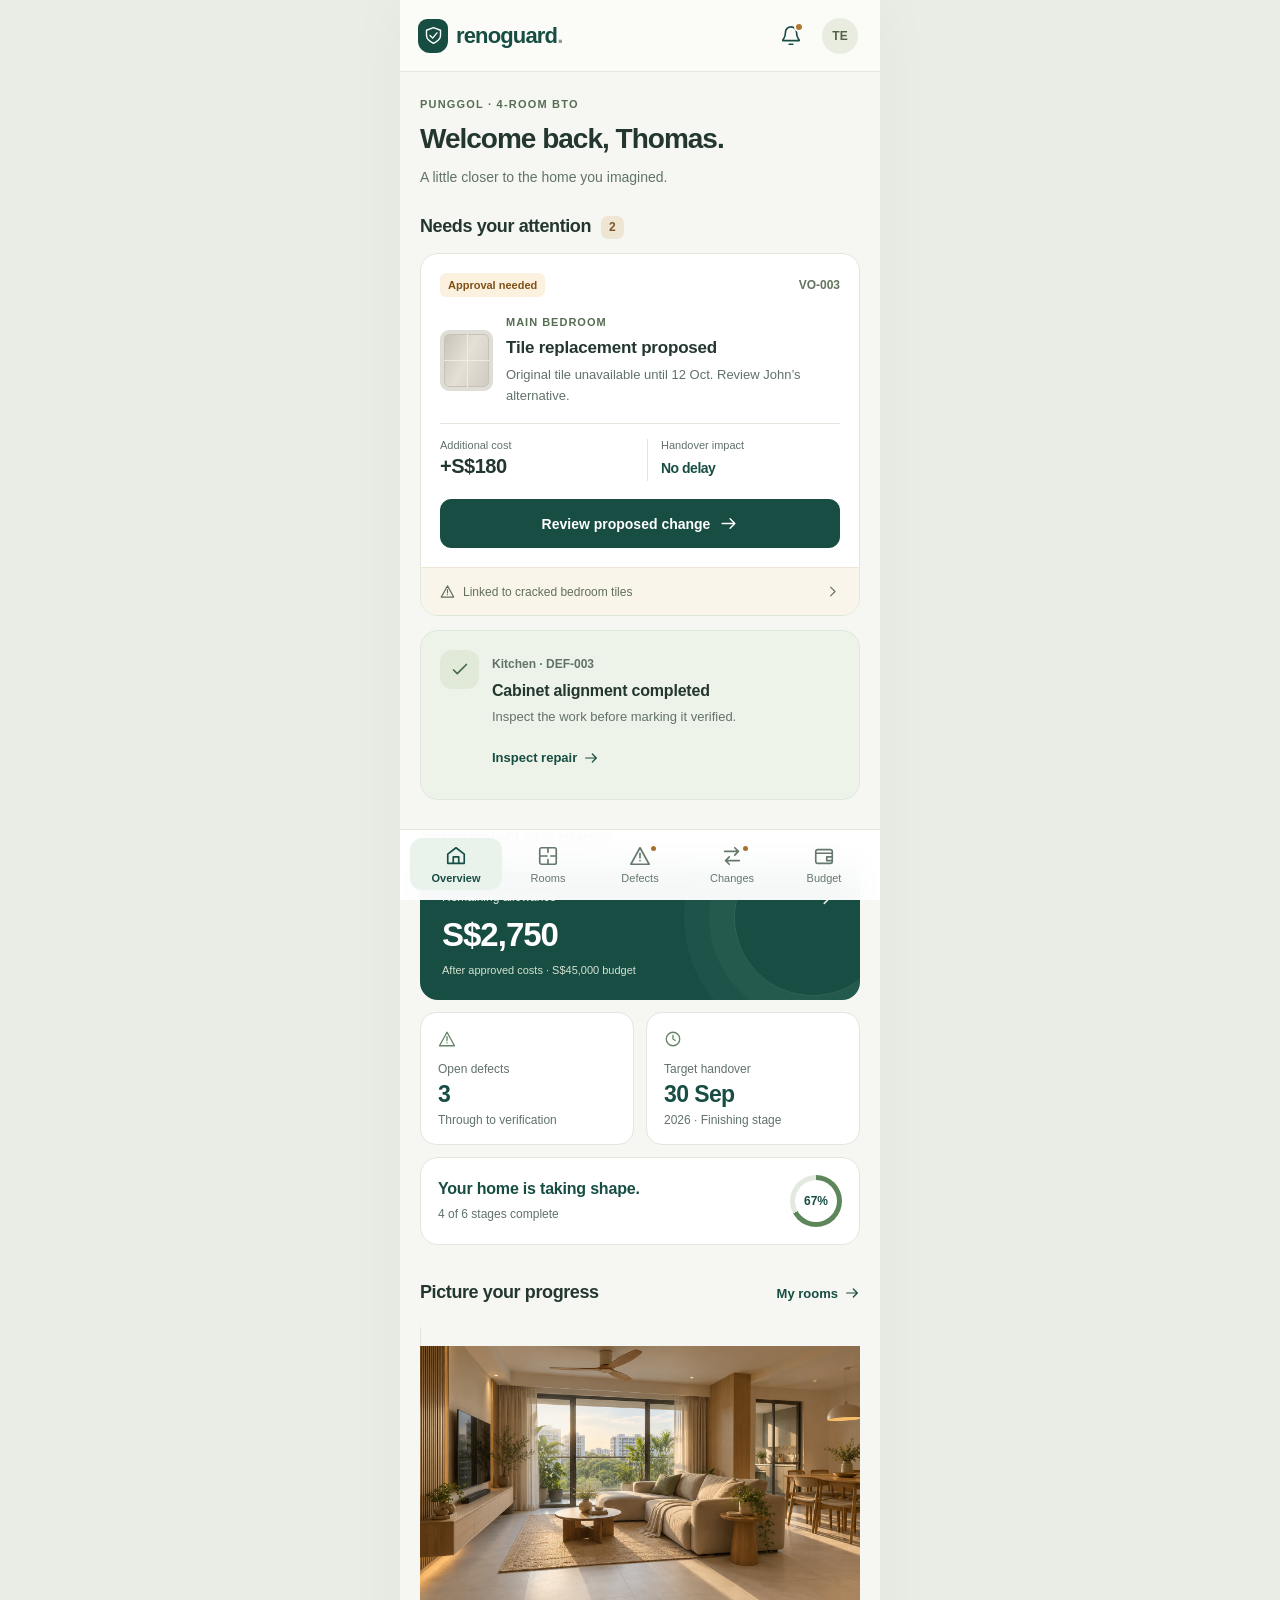
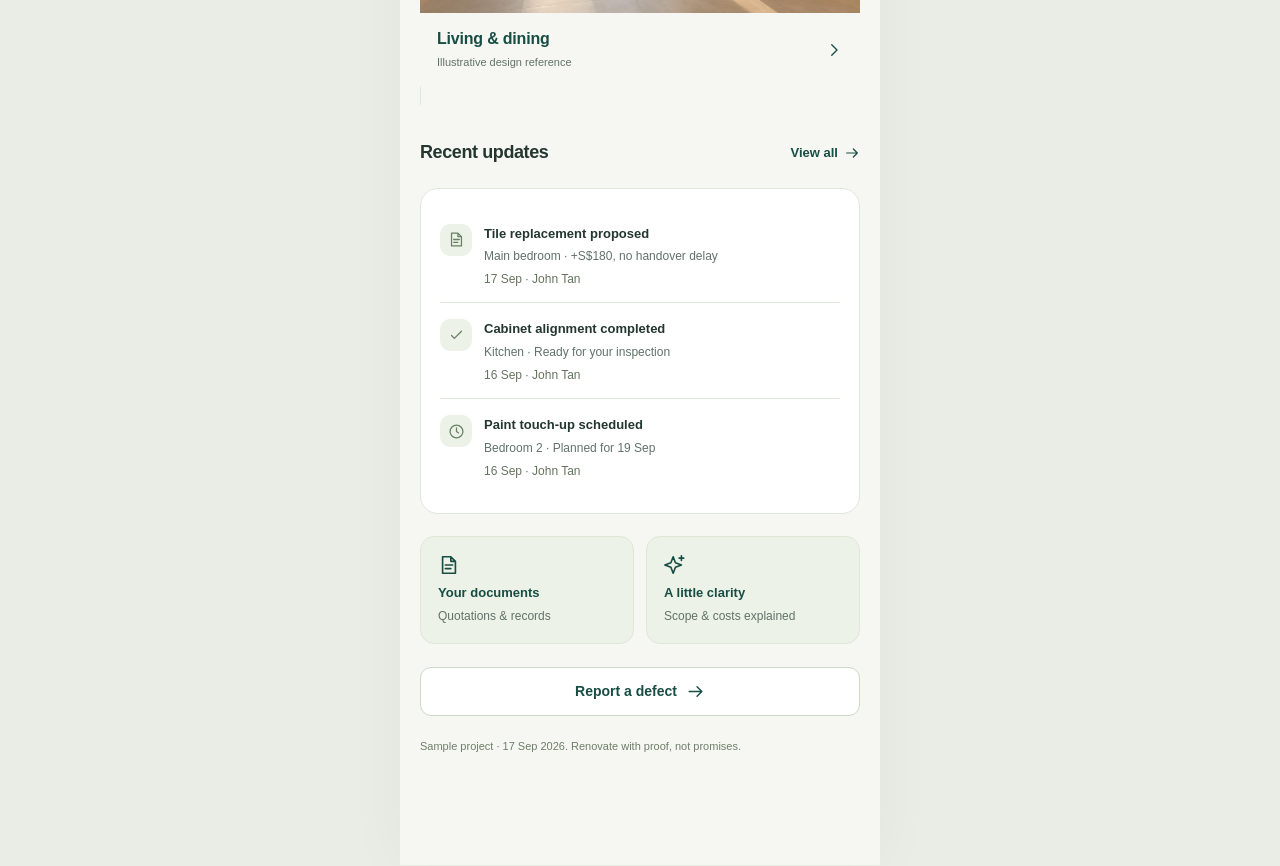
==== mobile/index.html @ 621e4965 "Build RenoGuard web and mobile prototypes" ====
<!DOCTYPE html>
<html lang="en">
<head>
  <meta charset="utf-8">
  <meta name="viewport" content="width=device-width, initial-scale=1, viewport-fit=cover">
  <meta name="theme-color" content="#174d43">
  <meta name="description" content="RenoGuard for mobile. Review renovation changes, track defects, and stay in control of your project budget.">
  <title>RenoGuard · Mobile</title>
  <link rel="stylesheet" href="styles.css">
  <script src="../shared/project-store.js" defer></script>
  <script src="app.js" defer></script>
</head>
<body>
  <a class="skip-link" href="#content">Skip to screen content</a>
  <svg class="icon-sprite" xmlns="http://www.w3.org/2000/svg" aria-hidden="true">
    <symbol id="i-shield" viewBox="0 0 24 24"><path d="m12 3 8 3v6c0 5-8 9-8 9s-8-4-8-9V6z"/><path d="m8 12 3 3 5-6"/></symbol>
    <symbol id="i-home" viewBox="0 0 24 24"><path d="m3 10 9-7 9 7v10H3z"/><path d="M9 20v-7h6v7"/></symbol>
    <symbol id="i-rooms" viewBox="0 0 24 24"><rect x="3" y="3" width="18" height="18" rx="2"/><path d="M3 12h8m4 0h6M12 3v5m0 8v5"/></symbol>
    <symbol id="i-defects" viewBox="0 0 24 24"><path d="m12 3 10 18H2zM12 9v5m0 3v.1"/></symbol>
    <symbol id="i-changes" viewBox="0 0 24 24"><path d="M4 7h15m-4-4 4 4-4 4M20 17H5m4-4-4 4 4 4"/></symbol>
    <symbol id="i-budget" viewBox="0 0 24 24"><rect x="3" y="5" width="18" height="15" rx="2"/><path d="M3 9h18m0 4h-6v4h6"/></symbol>
    <symbol id="i-bell" viewBox="0 0 24 24"><path d="M18 8a6 6 0 0 0-12 0c0 7-3 7-3 9h18c0-2-3-2-3-9M10 21h4"/></symbol>
    <symbol id="i-right" viewBox="0 0 24 24"><path d="m9 5 7 7-7 7"/></symbol>
    <symbol id="i-arrow" viewBox="0 0 24 24"><path d="M4 12h16m-6-6 6 6-6 6"/></symbol>
    <symbol id="i-back" viewBox="0 0 24 24"><path d="M20 12H4m6-6-6 6 6 6"/></symbol>
    <symbol id="i-check" viewBox="0 0 24 24"><path d="m5 12 4 4L19 6"/></symbol>
    <symbol id="i-clock" viewBox="0 0 24 24"><circle cx="12" cy="12" r="9"/><path d="M12 7v5l3 2"/></symbol>
    <symbol id="i-file" viewBox="0 0 24 24"><path d="M14 3H5v18h14V8zM14 3v5h5M8 12h8m-8 4h6"/></symbol>
    <symbol id="i-plus" viewBox="0 0 24 24"><path d="M12 5v14M5 12h14"/></symbol>
    <symbol id="i-search" viewBox="0 0 24 24"><circle cx="10" cy="10" r="6"/><path d="m15 15 6 6"/></symbol>
    <symbol id="i-close" viewBox="0 0 24 24"><path d="m6 6 12 12M6 18 18 6"/></symbol>
    <symbol id="i-camera" viewBox="0 0 24 24"><path d="M8 5 6 8H3v12h18V8h-3l-2-3z"/><circle cx="12" cy="13" r="3"/></symbol>
    <symbol id="i-info" viewBox="0 0 24 24"><circle cx="12" cy="12" r="9"/><path d="M12 11v6m0-10v.1"/></symbol>
    <symbol id="i-sparkles" viewBox="0 0 24 24"><path d="m10 3 2.5 6.5L19 12l-6.5 2.5L10 21l-2.5-6.5L1 12l6.5-2.5zM19 2v5m-2.5-2.5h5"/></symbol>
    <symbol id="i-refresh" viewBox="0 0 24 24"><path d="M20 7v5h-5M4 17v-5h5M5 8a8 8 0 0 1 13-3l2 2M4 17l2 2a8 8 0 0 0 13-3"/></symbol>
  </svg>
  <div class="mobile-app">
    <header class="app-header">
      <button class="icon-button back-button" data-action="back" aria-label="Back to previous screen" hidden><svg><use href="#i-back"/></svg></button>
      <a class="brand" href="#overview" aria-label="RenoGuard overview"><span class="brand-mark"><svg><use href="#i-shield"/></svg></span>renoguard<span class="brand-dot">.</span></a>
      <span class="header-context" id="header-context" hidden></span>
      <div class="header-actions"><a class="icon-button notification-button" href="#updates" aria-label="Project updates"><svg><use href="#i-bell"/></svg><span class="notification-dot" id="notification-dot"></span></a><a class="avatar" href="#project" aria-label="Project and demo settings">TE</a></div>
    </header>
    <div id="storage-notice" class="storage-notice" hidden>Saving is unavailable in this browser. Your changes may disappear after a reload.</div>
    <main id="content" tabindex="-1"></main>
    <nav class="bottom-nav" aria-label="Main navigation">
      <a href="#overview" data-tab="overview" aria-current="page"><svg><use href="#i-home"/></svg><span>Overview</span></a>
      <a href="#rooms" data-tab="rooms"><svg><use href="#i-rooms"/></svg><span>Rooms</span></a>
      <a href="#defects" data-tab="defects"><svg><use href="#i-defects"/></svg><span>Defects</span><span class="nav-dot" id="defect-nav-dot" hidden></span></a>
      <a href="#changes" data-tab="changes"><svg><use href="#i-changes"/></svg><span>Changes</span><span class="nav-dot" id="change-nav-dot"></span></a>
      <a href="#budget" data-tab="budget"><svg><use href="#i-budget"/></svg><span>Budget</span></a>
    </nav>
  </div>
  <div class="sr-only" id="announcements" role="status" aria-live="polite"></div>
  <noscript><p class="noscript">Enable JavaScript to use the mobile prototype. <a href="../">Open the web dashboard</a>.</p></noscript>
</body>
</html>
---- mobile/styles.css ----
:root { --green:#174d43; --green-dark:#103d34; --green-soft:#eaf2ec; --ink:#23362f; --muted:#617269; --line:#e0e7dd; --canvas:#f6f7f2; --white:#fff; --amber:#805117; --amber-soft:#fbf1de; --red:#a23a31; font-family:"Segoe UI",-apple-system,BlinkMacSystemFont,sans-serif; color-scheme:light; -webkit-font-smoothing:antialiased; }
* { box-sizing:border-box; }
body { margin:0; background:#e9ede6; color:var(--ink); }
button,input,select,textarea { font:inherit; color:inherit; }
button,a { -webkit-tap-highlight-color:transparent; touch-action:manipulation; }
button { cursor:pointer; }
button:disabled { cursor:default; opacity:.5; }
a { color:var(--green); text-decoration:none; }
svg { width:22px; height:22px; fill:none; stroke:currentColor; stroke-width:1.8; stroke-linecap:round; stroke-linejoin:round; flex-shrink:0; }
button svg,a svg { pointer-events:none; }
h1,h2,h3,h4,p { margin:0; }
h1,h2,h3,h4 { font-weight:650; }
h1 { font-size:28px; letter-spacing:-1px; line-height:1.23; }
h2 { font-size:19px; letter-spacing:-.4px; line-height:1.4; }
h3 { font-size:16px; letter-spacing:-.2px; line-height:1.4; }
p { line-height:1.6; }
small { font-size:12px; }
[hidden] { display:none !important; }
:focus-visible { outline:3px solid #b98731; outline-offset:3px; }
.icon-sprite,.sr-only { position:absolute; width:1px; height:1px; overflow:hidden; clip:rect(0,0,0,0); white-space:nowrap; }
.skip-link { position:fixed; top:-70px; left:16px; z-index:100; padding:13px 18px; background:var(--green); color:white; border-radius:9px; }
.skip-link:focus { top:10px; }
.mobile-app { width:100%; max-width:480px; margin:0 auto; min-height:100dvh; background:var(--canvas); box-shadow:0 0 60px #1d372c0a; position:relative; }
.app-header { position:sticky; top:0; z-index:30; display:flex; align-items:center; justify-content:space-between; gap:6px; min-height:calc(72px + env(safe-area-inset-top)); padding:calc(12px + env(safe-area-inset-top)) 18px 12px; background:#fbfcf8f5; border-bottom:1px solid var(--line); backdrop-filter:blur(14px); }
.brand { display:flex; align-items:center; gap:8px; font-size:22px; font-weight:750; letter-spacing:-.85px; color:var(--green); white-space:nowrap; }
.brand-mark { display:grid; place-items:center; width:30px; height:34px; background:var(--green); color:white; border-radius:9px 9px 12px 12px; }
.brand-mark svg { width:21px; height:21px; stroke-width:1.6; }
.brand-dot { margin-left:-8px; color:#8a9d80; }
.header-actions { display:flex; align-items:center; gap:5px; }
.icon-button { display:grid; place-items:center; width:44px; height:44px; min-width:44px; padding:0; border:0; background:none; border-radius:12px; color:var(--green); }
.icon-button:hover { background:var(--green-soft); }
.notification-button { position:relative; }
.notification-dot { position:absolute; width:6px; height:6px; top:10px; right:11px; background:#b17a30; border-radius:50%; box-shadow:0 0 0 2px #fbfcf8; }
.avatar { display:grid; place-items:center; width:44px; height:44px; background:#e9eddf; border:4px solid #fbfcf8; border-radius:50%; font-size:12px; font-weight:700; color:#526348; }
.header-context { flex:1; font-size:15px; font-weight:650; text-overflow:ellipsis; overflow:hidden; white-space:nowrap; }
.app-header.detail-header { padding-left:10px; }
.detail-header .header-actions .avatar { display:none; }
main { padding:24px 20px 110px; min-height:calc(100dvh - 72px); overflow-wrap:anywhere; }
.bottom-nav { position:fixed; z-index:40; bottom:0; left:50%; transform:translateX(-50%); display:grid; grid-template-columns:repeat(5,minmax(0,1fr)); width:100%; max-width:480px; padding:8px 10px max(10px,env(safe-area-inset-bottom)); background:#fffffff5; border-top:1px solid var(--line); backdrop-filter:blur(16px); }
.bottom-nav a { position:relative; display:flex; flex-direction:column; align-items:center; justify-content:center; gap:5px; min-height:52px; padding:5px 1px; color:#65786b; font-size:11px; border-radius:12px; }
.bottom-nav a[aria-current="page"] { background:var(--green-soft); color:var(--green); font-weight:700; }
.bottom-nav svg { width:22px; height:22px; }
.nav-dot { width:5px; height:5px; border-radius:50%; background:#a8722a; position:absolute; top:8px; right:calc(50% - 16px); }
.eyebrow { font-size:11px; font-weight:700; letter-spacing:1.2px; text-transform:uppercase; color:#566d53; }
.screen-heading { margin-bottom:25px; }
.screen-heading h1 { margin:8px 0 10px; }
.intro { color:var(--muted); font-size:14px; line-height:1.6; }
.heading-row,.section-heading,.card-top { display:flex; align-items:center; justify-content:space-between; gap:12px; }
.section-heading { margin:26px 0 13px; }
.section-heading h2 { font-size:18px; }
.text-link { display:inline-flex; align-items:center; justify-content:center; gap:6px; min-height:44px; padding:5px 0; border:0; background:none; font-size:13px; font-weight:600; color:var(--green); }
.text-link svg { width:16px; height:16px; }
.count { display:inline-grid; place-items:center; min-width:23px; height:23px; margin-left:5px; background:#eee5d2; color:#7b572b; border-radius:7px; font-size:12px; vertical-align:middle; }
.stack { display:grid; gap:14px; }
.card { border:1px solid var(--line); border-radius:18px; background:white; padding:19px; }
.status { display:inline-flex; align-items:center; gap:5px; max-width:100%; font-size:11px; font-weight:650; padding:5px 8px; border-radius:6px; line-height:1.35; }
.status.amber { background:var(--amber-soft); color:var(--amber); }
.status.green { background:#e7f1e8; color:#315e39; }
.status.neutral { background:#edf0e9; color:#586b5c; }
.record-id { font-size:12px; font-weight:600; color:#62745d; }
.proposal-card { padding:0; overflow:hidden; }
.proposal-main { padding:19px; }
.proposal-title { display:flex; gap:13px; align-items:center; margin:17px 0; }
.tile-swatch { width:53px; height:61px; flex-shrink:0; border:4px solid #dfddd5; border-radius:9px; background:linear-gradient(115deg,#c8c3b8,#e4e0d7 48%,#cfcbc0); position:relative; box-shadow:inset 0 0 0 1px #c5c2b6; }
.tile-swatch:before,.tile-swatch:after { content:""; position:absolute; background:#f2eee4; opacity:.9; }
.tile-swatch:before { height:100%; width:1px; left:50%; }
.tile-swatch:after { width:100%; height:1px; top:50%; }
.tile-swatch.ivory { background:linear-gradient(115deg,#e2d1b5,#f1e4cc 48%,#d3c09f); border-color:#e7dcc9; }
.proposal-title .eyebrow { font-size:11px; letter-spacing:1px; }
.proposal-title h3 { font-size:17px; margin:4px 0 5px; }
.proposal-title p:last-child { font-size:13px; color:var(--muted); }
.impact-inline { display:grid; grid-template-columns:1fr 1fr; gap:14px; border-top:1px solid var(--line); padding-top:15px; margin:14px 0 18px; }
.impact-inline small { display:block; color:var(--muted); font-size:11px; margin-bottom:4px; }
.impact-inline strong { font-size:20px; font-weight:650; letter-spacing:-.5px; }
.impact-inline > div+div { padding-left:13px; border-left:1px solid var(--line); }
.impact-inline .date-impact { font-size:14px; color:var(--green); line-height:26px; }
.button { display:flex; align-items:center; justify-content:center; gap:9px; width:100%; min-height:49px; padding:12px 15px; border:1px solid #cdd8c6; border-radius:11px; background:white; color:var(--green); font-size:14px; font-weight:650; line-height:1.45; text-align:center; }
.button.primary { background:var(--green); border-color:var(--green); color:white; }
.button.primary:hover { background:var(--green-dark); }
.button.secondary:hover { background:var(--green-soft); }
.button.danger { color:var(--red); background:#fff5f1; border-color:#e5c6be; }
.button svg { width:19px; height:19px; }
.button.split { justify-content:space-between; }
.button.compact { min-height:44px; font-size:13px; }
.button.quiet { background:transparent; border-color:transparent; }
.card-link { display:flex; align-items:center; gap:8px; padding:13px 19px; min-height:48px; background:#f9f5eb; border-top:1px solid #eee7d8; font-size:12px; color:#61705b; }
.card-link > svg:last-child { margin-left:auto; }
.card-link svg { width:15px; height:15px; }
.inspection-card { background:#eef3e9; display:flex; gap:13px; align-items:flex-start; }
.icon-tile { display:grid; place-items:center; width:39px; height:39px; flex-shrink:0; border-radius:12px; background:#e1ead9; color:#456848; }
.inspection-card .record-id { font-size:12px; margin-bottom:5px; }
.inspection-card p { font-size:13px; color:var(--muted); margin:5px 0 8px; }
.inspection-card .text-link { min-height:44px; padding:2px 0; font-size:13px; }
.money-card { display:block; padding:22px; color:white; background:var(--green); border-radius:18px; position:relative; overflow:hidden; }
.money-card:after { content:""; position:absolute; right:-31px; top:-25px; width:155px; height:155px; border:1px solid #d1e4cd24; border-radius:50%; box-shadow:0 0 0 25px #d1e4cd0a,0 0 0 50px #d1e4cd08; pointer-events:none; }
.money-card .money-label { font-size:12px; color:#dce8d8; display:flex; align-items:center; justify-content:space-between; }
.money-card .money-value { display:block; font-size:33px; font-weight:650; letter-spacing:-1px; margin:8px 0 6px; }
.money-card small { color:#d5e1d1; font-size:11px; }
.two-up { display:grid; grid-template-columns:1fr 1fr; gap:12px; margin-top:12px; }
.stat-card { padding:17px; border:1px solid var(--line); background:white; border-radius:16px; display:block; }
.stat-card svg { width:18px; height:18px; color:#668567; margin-bottom:10px; }
.stat-card strong { display:block; font-size:23px; margin:5px 0; letter-spacing:-.6px; }
.stat-card span,.stat-card small { display:block; color:var(--muted); font-size:12px; }
.progress-card { display:flex; align-items:center; justify-content:space-between; gap:14px; margin-top:12px; padding:17px; }
.progress-card p { font-size:12px; color:var(--muted); margin-top:4px; }
.progress-ring { display:grid; place-items:center; height:52px; width:52px; flex-shrink:0; border-radius:50%; background:conic-gradient(#5e865b 0 67%,#e3e9de 67% 100%); position:relative; font-size:12px; font-weight:700; }
.progress-ring:before { content:""; position:absolute; inset:5px; border-radius:50%; background:white; }
.progress-ring span { position:relative; }
.preview-card { padding:0; overflow:hidden; }
.preview-card img { display:block; width:100%; aspect-ratio:1.65; object-fit:cover; }
.preview-caption { padding:15px 17px; display:flex; justify-content:space-between; align-items:center; gap:10px; }
.preview-caption p { font-size:11px; color:var(--muted); margin-top:4px; }
.preview-caption svg { width:18px; color:var(--green); }
.activity-list { list-style:none; padding:0; margin:0; }
.activity-item { display:flex; gap:12px; padding:16px 0; border-bottom:1px solid var(--line); }
.activity-item:last-child { border-bottom:0; }
.activity-marker { display:grid; place-items:center; width:32px; height:32px; background:#edf2e8; color:#698064; border-radius:10px; flex-shrink:0; }
.activity-marker svg { width:17px; height:17px; }
.activity-item strong { display:block; font-size:13px; font-weight:600; line-height:1.5; }
.activity-item p { font-size:12px; color:var(--muted); margin-top:4px; }
.activity-item small { display:block; color:#65745f; font-size:12px; margin-top:6px; }
.tool-grid { display:grid; grid-template-columns:1fr 1fr; gap:12px; margin-top:22px; }
.tool-link { display:flex; flex-direction:column; align-items:flex-start; gap:9px; padding:17px; background:#edf2e8; border:1px solid #dee6d6; border-radius:14px; font-size:13px; font-weight:600; min-height:108px; }
.tool-link small { color:var(--muted); font-size:12px; font-weight:400; }
.demo-note { margin-top:22px; font-size:11px; color:#6d7e6a; line-height:1.6; }
.room-list { display:grid; gap:12px; }
.room-map { display:grid; grid-template-columns:1fr 1fr; gap:12px; padding:12px; background:#e9eee1; border:1px solid #b9caaf; border-radius:19px; }
.room-map-tile { display:flex; flex-direction:column; justify-content:flex-start; min-height:139px; padding:16px 13px; background:#fff; border:1px solid #d3ddc9; border-radius:11px; color:var(--ink); }
.room-map-tile.wide { grid-column:1 / -1; min-height:110px; }
.room-map-tile > svg { color:#668360; margin-bottom:10px; width:20px; height:20px; }
.room-map-tile h3 { font-size:14px; margin-bottom:7px; }
.room-map-tile span { font-size:12px; color:#526b4c; line-height:1.5; }
.room-map-tile strong { font-size:15px; line-height:1.4; }
.room-map-tile small { font-size:12px; color:var(--muted); line-height:1.5; margin-top:8px; }
.room-map-tile small + small { color:#76592a; margin-top:5px; }
.room-map-tile:hover { background:#f6faf0; border-color:#9cb38f; }
.room-row,.record-row,.document-row { display:flex; align-items:center; justify-content:space-between; gap:12px; min-height:88px; padding:17px; background:white; border:1px solid var(--line); border-radius:15px; color:var(--ink); }
.room-row > div:first-child { display:flex; align-items:center; gap:13px; }
.room-row small { display:block; color:var(--muted); font-size:12px; margin-top:5px; }
.room-row .icon-tile { background:#edf2e8; }
.room-row > svg,.record-row > svg { width:18px; color:#6a8065; }
.record-row { align-items:flex-start; }
.record-row > div { min-width:0; }
.record-row h3 { margin:9px 0 5px; font-size:16px; }
.record-row p { color:var(--muted); font-size:12px; }
.record-row .record-meta { margin-top:11px; display:flex; flex-wrap:wrap; gap:6px; font-size:12px; color:#617269; }
.record-row > svg { margin-top:5px; }
.next-label { display:block; font-size:11px; font-weight:600; margin-top:10px; color:var(--green); }
.segmented { display:flex; gap:4px; padding:5px; background:#e9eee3; border-radius:12px; margin:21px 0 16px; }
.segmented button { flex:1; min-height:42px; font-size:12px; border:0; background:none; border-radius:8px; color:#627560; font-weight:600; }
.segmented button[aria-pressed="true"] { color:var(--green); background:white; box-shadow:0 2px 5px #23342e08; }
.search-field { position:relative; display:block; margin-bottom:12px; }
.search-field > svg { position:absolute; left:13px; top:14px; width:19px; color:#758970; }
.search-field input { padding-left:42px; font-size:14px; }
.filter-row { display:flex; align-items:center; justify-content:space-between; gap:10px; margin-bottom:16px; }
.filter-row label { font-size:12px; color:var(--muted); }
.filter-row select { width:auto; max-width:64%; font-size:13px; min-height:44px; padding:8px 30px 8px 12px; }
.result-count { font-size:12px; color:var(--muted); margin:16px 0 12px; }
.empty-state { text-align:center; background:#eef3e8; border:1px solid #dce5d5; border-radius:17px; padding:25px 20px; }
.empty-state > svg { width:34px; height:34px; color:#6e8966; margin-bottom:11px; }
.empty-state h2,.empty-state h3 { font-size:18px; margin-bottom:8px; }
.empty-state p { font-size:13px; color:var(--muted); }
.empty-state .button { margin-top:17px; }
.detail-section { margin-top:26px; }
.detail-section > h2 { font-size:18px; margin-bottom:13px; }
.detail-section > p { color:var(--muted); font-size:14px; }
.details { display:grid; gap:0; margin:0; }
.details > div { display:flex; justify-content:space-between; align-items:flex-start; gap:18px; padding:12px 0; border-bottom:1px solid var(--line); }
.details > div:last-child { border:0; }
.details dt { color:var(--muted); font-size:12px; line-height:1.55; flex:1; }
.details dd { margin:0; text-align:right; font-size:13px; font-weight:600; line-height:1.55; max-width:58%; overflow-wrap:anywhere; font-variant-numeric:tabular-nums; }
.details .emphasis { font-size:21px; color:var(--green); }
.notice { display:flex; align-items:flex-start; gap:10px; padding:15px; background:#edf3e8; border:1px solid #dbe5d3; border-radius:13px; margin-top:17px; font-size:12px; color:#50634d; line-height:1.6; }
.notice.amber { background:#fcf4e5; border-color:#e9d9b9; color:#795b2e; }
.notice > svg { width:18px; height:18px; margin-top:1px; }
.notice strong { display:block; margin-bottom:4px; }
.action-stack { display:grid; gap:10px; margin-top:23px; }
.linked-row { display:flex; align-items:center; gap:10px; padding:14px 15px; border:1px solid var(--line); border-radius:11px; min-height:48px; background:#fbfcf8; color:var(--green); font-size:12px; font-weight:600; margin-top:15px; }
.linked-row svg { width:18px; height:18px; }
.linked-row svg:last-child { margin-left:auto; }
.document-row { min-height:78px; padding:15px; }
.document-row > svg { color:#69825e; width:20px; }
.document-row > span { flex:1; font-size:13px; font-weight:600; }
.document-row small { display:block; font-size:11px; color:var(--muted); font-weight:400; margin-top:6px; }
.comparison { display:grid; gap:13px; }
.material-card { display:flex; align-items:flex-start; gap:14px; padding:18px; border:1px solid var(--line); border-radius:15px; background:white; }
.material-card > div:last-child { flex:1; min-width:0; }
.material-card h3 { margin:6px 0 8px; }
.material-card p { font-size:12px; color:var(--muted); margin:4px 0; }
.material-card .status { margin-top:7px; }
.material-card.proposed { border-color:#b9ceb0; background:#f1f6ec; }
.material-expand { border:0; background:none; color:var(--green); min-height:44px; font-size:12px; font-weight:600; padding:5px 0; display:flex; align-items:center; gap:6px; }
.material-expand svg { width:15px; height:15px; }
.material-large { display:flex; justify-content:center; padding:40px; background:#eef1e8; border-radius:18px; margin-top:20px; }
.material-large .tile-swatch { width:170px; height:170px; border-width:6px; border-radius:14px; }
.checklist { list-style:none; margin:0; padding:0; display:grid; gap:11px; }
.checklist li { display:flex; gap:10px; align-items:flex-start; font-size:13px; line-height:1.65; }
.checklist li span { display:grid; place-items:center; width:23px; height:23px; flex-shrink:0; background:#e2ebd9; color:#55704e; font-size:11px; font-weight:700; border-radius:50%; margin-top:1px; }
.checklist label { display:flex; align-items:flex-start; gap:10px; min-height:44px; padding:8px 0; font-size:13px; line-height:1.6; cursor:pointer; }
.checklist input[type="checkbox"] { width:20px; height:20px; min-width:20px; min-height:20px; padding:0; margin:2px 0 0; flex-shrink:0; accent-color:var(--green); }
.field { margin:20px 0; }
.field > label { display:block; margin-bottom:8px; font-size:14px; font-weight:600; }
input,select,textarea { width:100%; min-height:49px; border:1px solid #b7c7af; border-radius:10px; padding:12px 13px; background:white; font-size:16px; }
textarea { resize:vertical; min-height:130px; line-height:1.6; }
input[type="file"] { font-size:13px; padding:12px; }
input[aria-invalid="true"],select[aria-invalid="true"],textarea[aria-invalid="true"] { border-color:var(--red); background:#fffaf8; }
.help { font-size:12px; color:var(--muted); margin-top:8px; }
.error { color:var(--red); font-size:12px; margin-top:8px; }
.error:empty { display:none; }
.form-summary { background:#fff1ec; color:#8c352d; padding:13px; border:1px solid #e8c8c0; border-radius:10px; margin-top:17px; font-size:13px; }
.photo-preview { display:block; width:100%; max-height:280px; object-fit:contain; border-radius:12px; margin-top:13px; background:#eaf0e5; }
.success-icon { display:grid; place-items:center; width:65px; height:65px; border-radius:50%; background:#e1ecd9; color:var(--green); margin:8px 0 21px; }
.success-icon svg { width:29px; height:29px; }
.summary-total { display:flex; align-items:center; justify-content:space-between; gap:12px; padding:18px 0; font-size:13px; border-top:1px solid var(--line); margin-top:5px; }
.summary-total strong { font-size:22px; letter-spacing:-.5px; }
.budget-bar { display:flex; height:9px; overflow:hidden; border-radius:7px; background:#e1e8da; margin:20px 0 10px; }
.budget-bar span { background:#63855c; }
.legend { display:flex; justify-content:space-between; font-size:11px; color:var(--muted); }
.timeline { list-style:none; padding:0; margin:23px 0; }
.timeline li { position:relative; display:flex; gap:14px; padding:0 0 25px; }
.timeline li:before { content:""; width:1px; background:#d1ddc7; position:absolute; left:17px; top:35px; bottom:0; }
.timeline li:last-child:before { display:none; }
.timeline .icon-tile { width:35px; height:35px; border-radius:50%; z-index:1; }
.timeline strong { display:block; font-size:14px; margin-bottom:6px; }
.timeline p { font-size:12px; color:var(--muted); margin-top:6px; }
.contact-card { display:flex; align-items:center; gap:13px; }
.contact-card .avatar { width:48px; height:48px; }
.contact-card small { display:block; color:var(--muted); margin-top:4px; }
.storage-notice { padding:12px 18px; font-size:12px; background:#fff0dc; color:#745021; border-bottom:1px solid #e6cda1; line-height:1.6; }
.noscript { max-width:480px; margin:20px auto; background:white; padding:20px; line-height:1.6; }
@media (max-width:350px) { main { padding-left:16px; padding-right:16px; } .app-header { padding-left:14px; padding-right:12px; } .brand { font-size:20px; } .header-actions { gap:0; } h1 { font-size:26px; } .card,.proposal-main { padding:17px; } .proposal-title { gap:10px; } .proposal-title h3 { font-size:16px; } .tile-swatch { width:43px; height:54px; } .details > div { gap:10px; } .details dd { font-size:12px; } .bottom-nav { padding-left:6px; padding-right:6px; } .bottom-nav a { font-size:10px; } }
@media (prefers-reduced-motion:reduce) { *,*::before,*::after { scroll-behavior:auto !important; animation:none !important; transition:none !important; } }
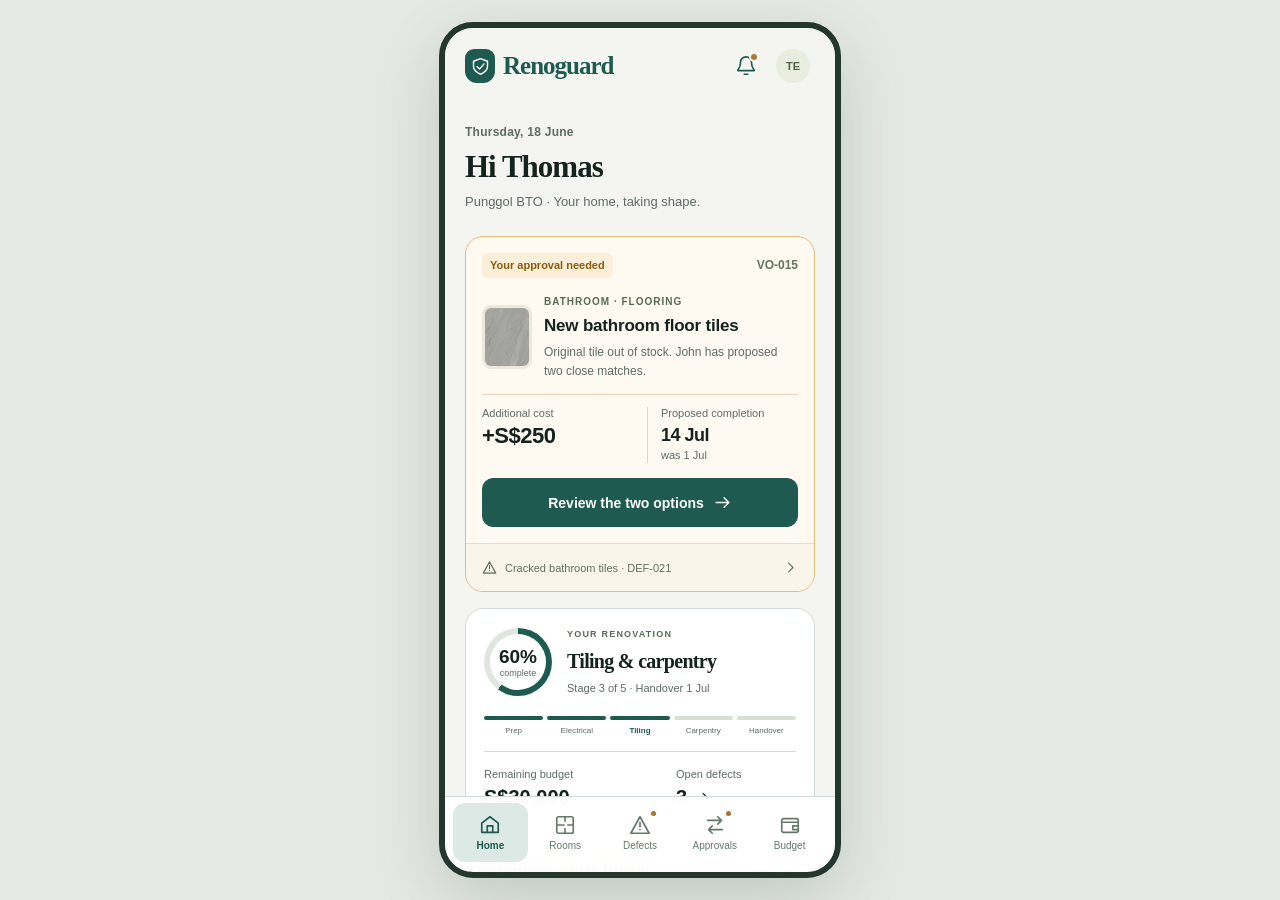
==== commit ab9ec059: "Update mobile prototype, phone preview and setup guides" ====
--- a/mobile/index.html
+++ b/mobile/index.html
@@ -6,11 +6,14 @@
   <meta name="theme-color" content="#174d43">
   <meta name="description" content="RenoGuard for mobile. Review renovation changes, track defects, and stay in control of your project budget.">
   <title>RenoGuard · Mobile</title>
-  <link rel="stylesheet" href="styles.css">
-  <script src="../shared/project-store.js" defer></script>
-  <script src="app.js" defer></script>
+  <link rel="preload" href="/assets/bathroom.webp" as="image">
+  <link rel="stylesheet" href="/mobile/styles.css">
+  <script src="/shared/project-store.js" defer></script>
+  <script src="/mobile/room-model.js" defer></script>
+  <script src="/mobile/app.js" defer></script>
 </head>
 <body>
+  <div class="startup" id="startup" aria-label="Preparing your project"><span class="startup-logo"><svg aria-hidden="true"><use href="#i-shield"/></svg></span><strong>RenoGuard</strong><p>Your home. A little clearer.</p><span class="startup-track"><i></i></span></div>
   <a class="skip-link" href="#content">Skip to screen content</a>
   <svg class="icon-sprite" xmlns="http://www.w3.org/2000/svg" aria-hidden="true">
     <symbol id="i-shield" viewBox="0 0 24 24"><path d="m12 3 8 3v6c0 5-8 9-8 9s-8-4-8-9V6z"/><path d="m8 12 3 3 5-6"/></symbol>
@@ -35,23 +38,26 @@
     <symbol id="i-refresh" viewBox="0 0 24 24"><path d="M20 7v5h-5M4 17v-5h5M5 8a8 8 0 0 1 13-3l2 2M4 17l2 2a8 8 0 0 0 13-3"/></symbol>
   </svg>
   <div class="mobile-app">
+    <div class="app-viewport">
     <header class="app-header">
       <button class="icon-button back-button" data-action="back" aria-label="Back to previous screen" hidden><svg><use href="#i-back"/></svg></button>
       <a class="brand" href="#overview" aria-label="RenoGuard overview"><span class="brand-mark"><svg><use href="#i-shield"/></svg></span>renoguard<span class="brand-dot">.</span></a>
       <span class="header-context" id="header-context" hidden></span>
-      <div class="header-actions"><a class="icon-button notification-button" href="#updates" aria-label="Project updates"><svg><use href="#i-bell"/></svg><span class="notification-dot" id="notification-dot"></span></a><a class="avatar" href="#project" aria-label="Project and demo settings">TE</a></div>
+      <div class="header-actions"><a class="icon-button header-home" href="#overview" aria-label="Back to home" hidden><svg><use href="#i-home"/></svg></a><a class="icon-button notification-button" href="#updates" aria-label="Project updates"><svg><use href="#i-bell"/></svg><span class="notification-dot" id="notification-dot"></span></a><a class="avatar" href="#project" aria-label="Project and demo settings">TE</a></div>
     </header>
     <div id="storage-notice" class="storage-notice" hidden>Saving is unavailable in this browser. Your changes may disappear after a reload.</div>
     <main id="content" tabindex="-1"></main>
+    </div>
     <nav class="bottom-nav" aria-label="Main navigation">
-      <a href="#overview" data-tab="overview" aria-current="page"><svg><use href="#i-home"/></svg><span>Overview</span></a>
+      <a href="#overview" data-tab="overview" aria-current="page"><svg><use href="#i-home"/></svg><span>Home</span></a>
       <a href="#rooms" data-tab="rooms"><svg><use href="#i-rooms"/></svg><span>Rooms</span></a>
       <a href="#defects" data-tab="defects"><svg><use href="#i-defects"/></svg><span>Defects</span><span class="nav-dot" id="defect-nav-dot" hidden></span></a>
-      <a href="#changes" data-tab="changes"><svg><use href="#i-changes"/></svg><span>Changes</span><span class="nav-dot" id="change-nav-dot"></span></a>
+      <a href="#changes" data-tab="changes"><svg><use href="#i-changes"/></svg><span>Approvals</span><span class="nav-dot" id="change-nav-dot"></span></a>
       <a href="#budget" data-tab="budget"><svg><use href="#i-budget"/></svg><span>Budget</span></a>
     </nav>
   </div>
+  <dialog id="room-dialog" class="room-dialog" aria-labelledby="room-dialog-title"><div id="room-dialog-content"></div></dialog>
   <div class="sr-only" id="announcements" role="status" aria-live="polite"></div>
-  <noscript><p class="noscript">Enable JavaScript to use the mobile prototype. <a href="../">Open the web dashboard</a>.</p></noscript>
+  <noscript><style>.startup{display:none}</style><p class="noscript">Enable JavaScript to use the prototype.</p></noscript>
 </body>
 </html>
--- a/mobile/styles.css
+++ b/mobile/styles.css
@@ -1,4 +1,4 @@
-:root { --green:#174d43; --green-dark:#103d34; --green-soft:#eaf2ec; --ink:#23362f; --muted:#617269; --line:#e0e7dd; --canvas:#f6f7f2; --white:#fff; --amber:#805117; --amber-soft:#fbf1de; --red:#a23a31; font-family:"Segoe UI",-apple-system,BlinkMacSystemFont,sans-serif; color-scheme:light; -webkit-font-smoothing:antialiased; }
+:root { --green:#1e5a4f; --green-dark:#123a33; --green-soft:#dce9e4; --ink:#14231f; --muted:#5e6b66; --line:#d3d9d4; --canvas:#f4f5f1; --white:#fff; --amber:#8a5a0b; --amber-soft:#fbefd9; --red:#a23a31; font-family:"Segoe UI",-apple-system,BlinkMacSystemFont,sans-serif; color-scheme:light; -webkit-font-smoothing:antialiased; }
 * { box-sizing:border-box; }
 body { margin:0; background:#e9ede6; color:var(--ink); }
 button,input,select,textarea { font:inherit; color:inherit; }
@@ -230,3 +230,262 @@
 .noscript { max-width:480px; margin:20px auto; background:white; padding:20px; line-height:1.6; }
 @media (max-width:350px) { main { padding-left:16px; padding-right:16px; } .app-header { padding-left:14px; padding-right:12px; } .brand { font-size:20px; } .header-actions { gap:0; } h1 { font-size:26px; } .card,.proposal-main { padding:17px; } .proposal-title { gap:10px; } .proposal-title h3 { font-size:16px; } .tile-swatch { width:43px; height:54px; } .details > div { gap:10px; } .details dd { font-size:12px; } .bottom-nav { padding-left:6px; padding-right:6px; } .bottom-nav a { font-size:10px; } }
 @media (prefers-reduced-motion:reduce) { *,*::before,*::after { scroll-behavior:auto !important; animation:none !important; transition:none !important; } }
+/* Figma-inspired mobile layout. Reference canvas: 390 × 844 CSS pixels. */
+.mobile-app,.bottom-nav { max-width:390px; }
+.mobile-app { min-height:max(844px,100dvh); }
+body { background:#e4e9e3; }
+h1,h2,.brand { font-family:Georgia,"Times New Roman",serif; }
+h1 { font-size:31px; letter-spacing:-1px; line-height:1.16; }
+h2 { font-size:22px; letter-spacing:-.7px; }
+h3 { line-height:1.45; }
+.brand { letter-spacing:-1px; font-size:25px; }
+.brand-dot { display:none; }
+.app-header { min-height:76px; background:#f4f5f1f2; border-bottom:0; padding-inline:20px; }
+.app-header .brand { text-transform:capitalize; }
+.header-actions { gap:2px; }
+.avatar { width:44px; height:44px; border:5px solid var(--canvas); margin-left:1px; font-size:11px; }
+.header-home { border:1px solid var(--line); background:#fff; border-radius:50%; }
+.detail-header .notification-button { display:none; }
+.detail-header { gap:9px; }
+.detail-header .back-button { border:1px solid var(--line); background:#fff; border-radius:50%; }
+.header-context { font-size:17px; }
+main { padding-top:19px; padding-bottom:calc(100px + env(safe-area-inset-bottom)); }
+.screen-heading { margin-bottom:23px; }
+.screen-heading .eyebrow { letter-spacing:.25px; text-transform:none; color:var(--muted); font-size:12px; }
+.screen-heading h1 { margin-block:7px; }
+.intro { font-size:13px; }
+.bottom-nav { min-height:76px; padding:6px 8px max(10px,env(safe-area-inset-bottom)); }
+.bottom-nav a { font-size:10px; gap:4px; }
+.bottom-nav a[aria-current=page] { background:var(--green-soft); color:var(--green); }
+.proposal-card { border-color:#e1bd78; background:#fffaf1; }
+.proposal-main { padding:16px; }
+.proposal-title { gap:12px; margin:16px 0 13px; }
+.proposal-title h3 { font-size:17px; }
+.proposal-title p:last-child { font-size:12px; line-height:1.55; }
+.proposal-title .eyebrow { font-size:10px; }
+.proposal-thumbnail { width:50px; height:64px; border-radius:9px; object-fit:cover; border:3px solid #eee7dc; }
+.impact-inline { border-top-color:#e7d8bd; margin:12px 0 15px; padding-top:12px; }
+.impact-inline strong { font-size:22px; }
+.impact-inline .date-impact { color:var(--ink); font-size:18px; line-height:1.4; }
+.date-impact span { display:block; color:var(--muted); font-size:11px; font-weight:400; letter-spacing:0; }
+.proposal-card .card-link { border-color:#e9dbc4; font-size:11px; padding-inline:16px; }
+.home-progress { margin-top:16px; padding:18px; }
+.progress-top { display:flex; gap:15px; align-items:center; }
+.progress-top .progress-ring { flex-shrink:0; width:68px; height:68px; margin:0; background:conic-gradient(var(--green) 0 60%,#e0e6df 60% 100%); }
+.progress-ring:before { inset:6px; }
+.progress-ring span { display:block; color:var(--ink); text-align:center; font-size:19px; }
+.progress-ring small { display:block; font-size:9px; color:var(--muted); font-weight:400; letter-spacing:0; }
+.progress-top h2 { font-size:20px; margin:5px 0; }
+.progress-top p:last-child { font-size:11px; color:var(--muted); }
+.progress-top .eyebrow { font-size:9px; }
+.stage-bars { display:grid; grid-template-columns:repeat(5,1fr); gap:4px; margin-top:19px; }
+.stage-bars span { font-size:8px; color:var(--muted); padding-top:10px; position:relative; white-space:nowrap; text-align:center; }
+.stage-bars span:before { content:""; height:4px; position:absolute; top:0; left:0; right:0; background:#d9ded7; border-radius:3px; }
+.stage-bars .done:before,.stage-bars .current:before { background:var(--green); }
+.stage-bars .current { color:var(--green); font-weight:700; }
+.project-pair { border-top:1px solid var(--line); margin-top:16px; padding-top:12px; display:grid; grid-template-columns:1.5fr 1fr; gap:12px; }
+.project-pair small { color:var(--muted); font-size:11px; }
+.project-pair strong { display:flex; align-items:center; gap:10px; font-size:20px; margin-top:4px; color:var(--ink); }
+.project-pair svg { width:16px; height:16px; }
+.section-heading { margin:22px 0 10px; }
+.section-heading h2 { font-size:21px; }
+.quick-actions { display:grid; grid-template-columns:1fr 1fr; gap:10px; margin-top:14px; }
+.quick-actions a { display:flex; gap:9px; min-height:54px; padding:11px 10px; align-items:center; border:1px solid var(--line); border-radius:13px; background:#fff; font-size:11px; font-weight:650; }
+.quick-actions svg { width:19px; height:19px; }
+.model-card { border-radius:19px; overflow:hidden; background:radial-gradient(ellipse at 50% 45%,#fffefa,#e9eee5); border:1px solid #d8e0d4; }
+.model-caption { display:flex; align-items:center; justify-content:space-between; gap:8px; padding:14px 16px 0; }
+.model-caption .eyebrow { font-size:9px; letter-spacing:1px; }
+.model-caption .status { font-size:9px; }
+.model-caption .button { width:auto; padding:0 4px; font-size:11px; }
+.apartment-model { display:block; width:100%; height:auto; overflow:visible; stroke:none; fill:none; }
+.apartment-model * { stroke-linejoin:round; }
+.home-model .apartment-model { margin-top:-4px; }
+.model-room { cursor:pointer; outline:none; }
+.room-highlight { transition:fill .15s,stroke .15s; }
+.model-room:hover .room-highlight,.model-room:focus-visible .room-highlight { fill:#24715a44; stroke:#1e5a4f; stroke-width:3; }
+.model-room:active .room-highlight { fill:#24715a66; }
+.room-label-bg { fill:#fffdf4; fill-opacity:.94; stroke:#c9d3c4; stroke-width:.8; }
+.room-label { fill:#2b4436; font-family:"Segoe UI",sans-serif; font-size:10px; text-anchor:middle; font-weight:650; pointer-events:none; }
+.room-alert { fill:#b77819; stroke:#fff; stroke-width:2; }
+.room-alert-text { fill:#fff; font-size:12px; font-weight:700; text-anchor:middle; stroke:none; }
+.model-hint { margin:0; padding:0 14px 15px; font-size:10px; color:#5c6f60; text-align:center; }
+.attention-key { display:inline-grid; width:17px; height:17px; align-items:center; justify-content:center; border-radius:50%; background:#b77819; color:#fff; font-weight:700; font-size:11px; }
+.model-legend { border-top:1px solid #d7dfd1; display:flex; justify-content:center; gap:23px; font-size:11px; color:var(--muted); padding:12px; }
+.model-legend span { display:flex; gap:7px; align-items:center; }
+.model-legend i { width:10px; height:10px; border:1px solid #8da38b; background:#e1e9dd; border-radius:3px; }
+.model-legend b { background:#b77819; color:white; width:15px; height:15px; border-radius:50%; font-size:10px; text-align:center; }
+.room-list { display:grid; gap:9px; }
+.room-list-item { display:flex; align-items:center; gap:12px; width:100%; min-height:74px; text-align:left; border:1px solid var(--line); border-radius:14px; padding:12px; background:#fff; }
+.room-list-item > span:nth-child(2) { flex:1; }
+.room-list-item strong { display:block; font-size:14px; }
+.room-list-item small { display:block; margin-top:5px; color:var(--muted); font-size:11px; }
+.room-preview-link { display:block; border-radius:18px; background:#e6ece1; border:1px solid var(--line); overflow:hidden; }
+.room-preview-link > img { width:100%; height:220px; display:block; object-fit:cover; object-position:50% 65%; }
+.room-preview-link > span { display:flex; align-items:center; gap:9px; padding:15px; background:white; font-size:13px; font-weight:650; }
+.room-preview-link > span > svg:last-child { margin-left:auto; }
+.room-closeup { padding-bottom:18px; }
+.room-closeup .button { width:calc(100% - 36px); margin-inline:auto; }
+.room-dialog { position:fixed; inset:auto 0 0; width:min(100%,390px); max-width:100%; max-height:85dvh; padding:12px 22px calc(24px + env(safe-area-inset-bottom)); border:0; border-radius:24px 24px 0 0; background:var(--canvas); color:var(--ink); box-shadow:0 -10px 60px #14231f30; }
+.room-dialog::backdrop { background:#14231f80; backdrop-filter:blur(3px); }
+body:has(.room-dialog[open]) { overflow:hidden; }
+.room-dialog h2 { font-size:28px; margin:4px 0 8px; }
+.room-dialog .heading-row .button { width:auto; min-height:44px; padding:8px; font-size:12px; }
+.room-dialog .heading-row .eyebrow { font-size:10px; }
+.sheet-handle { width:34px; height:4px; border-radius:3px; margin:0 auto 10px; background:#bfcbbc; }
+.room-change-summary { display:flex; align-items:center; gap:9px; border:1px solid #dcc490; background:var(--amber-soft); padding:14px; margin-top:17px; border-radius:13px; }
+.room-change-summary > span { flex:1; }
+.room-change-summary strong { display:block; font-size:13px; }
+.room-change-summary small { display:block; font-size:11px; line-height:1.6; color:#6e5c38; margin-top:5px; }
+.sheet-record { display:flex; flex-wrap:wrap; align-items:center; gap:8px; padding:16px 0; border-bottom:1px solid var(--line); }
+.sheet-record strong { font-size:13px; flex:1; min-width:100px; }
+.sheet-record .status { font-size:10px; }
+.preview-mode main { padding:0 0 calc(100px + env(safe-area-inset-bottom)); }
+.preview-mode .app-header { background:#f4f5f1; }
+.preview-mode .app-header { position:fixed; left:50%; transform:translateX(-50%); width:100%; max-width:390px; background:linear-gradient(#14231f9c,transparent); border:0; }
+.preview-mode .app-header .header-context { color:white; }
+.preview-mode .app-header .back-button,.preview-mode .app-header .header-home { background:#14231fc4; color:white; border-color:#ffffff40; }
+.preview-mode .bottom-nav { display:none; }
+.preview-mode main { padding-bottom:env(safe-area-inset-bottom); }
+.ar-scene { position:relative; width:100%; aspect-ratio:390/480; overflow:hidden; isolation:isolate; background:#d6d7cb; }
+.bathroom-photo { position:absolute; top:0; left:0; width:100%; height:auto; aspect-ratio:390/540; object-fit:cover; }
+.floor-overlay { position:absolute; top:65%; width:100%; height:47.5%; opacity:0; transition:opacity .35s ease; pointer-events:none; }
+.floor-overlay.colour { mix-blend-mode:color; }
+.floor-overlay.warmth { mix-blend-mode:multiply; }
+.warm-floor .floor-overlay { opacity:1; }
+.ar-scene-top { position:absolute; left:16px; right:16px; top:82px; display:flex; align-items:center; justify-content:space-between; gap:5px; }
+.ar-tag { display:flex; align-items:center; gap:7px; border-radius:20px; padding:10px; background:#14231fc9; color:#fff; font-size:12px; font-weight:650; }
+.ar-tag svg { width:17px; height:17px; }
+.ar-demo { background:#ffffffee; border-radius:16px; color:#263b31; padding:7px 9px; font-size:9px; font-weight:650; }
+.floor-area { position:absolute; inset:0; opacity:.9; transition:opacity .2s; pointer-events:none; }
+.floor-area > svg { position:absolute; inset:0; width:100%; height:112.5%; color:#fff; stroke-width:2; }
+.floor-area path { stroke-dasharray:6 5; }
+.floor-area circle { fill:white; stroke:none; }
+.floor-area > span { position:absolute; left:16px; bottom:64px; border-radius:14px; padding:6px 9px; background:#14231fc9; color:white; font-size:10px; }
+.floor-area.is-hidden { opacity:0; }
+.floor-guide-button { position:absolute; bottom:43px; right:17px; display:grid; place-items:center; width:44px; height:44px; border:1px solid #ffffffa0; color:#fff; background:#14231fa6; border-radius:50%; }
+.floor-guide-button[aria-pressed=false] { background:#fff; color:var(--green); }
+.preview-sample-label { position:absolute; bottom:13px; left:0; right:0; text-align:center; color:white; font-size:10px; text-shadow:0 1px 6px #14231f; }
+.ar-controls { position:relative; margin-top:-2px; padding:22px 20px 12px; background:var(--canvas); border-radius:22px 22px 0 0; }
+.ar-controls > .eyebrow { font-size:10px; }
+.tile-options { display:grid; grid-template-columns:1fr 1fr; gap:10px; margin:12px 0 20px; }
+.tile-options button { display:flex; align-items:center; gap:8px; min-height:67px; padding:9px 8px; background:#fff; border:1px solid var(--line); border-radius:12px; text-align:left; }
+.tile-options button[aria-pressed=true] { border:2px solid var(--green); padding:8px 7px; background:#e5eee7; }
+.tile-options img { width:32px; height:39px; object-fit:cover; border-radius:5px; }
+.tile-options small { display:block; font-size:9px; color:var(--muted); }
+.tile-options strong { font-size:11px; white-space:nowrap; }
+.tile-options i,.material-choice i { font-style:normal; margin-left:auto; color:var(--green); font-size:14px; }
+.tile-options button:disabled,.material-choice:disabled { opacity:1; cursor:default; }
+#material-summary h1 { font-size:30px; }
+#material-summary p { font-size:12px; color:var(--muted); margin-top:7px; }
+.material-note { display:inline-flex; align-items:center; gap:6px; padding:7px 8px; border-radius:7px; background:var(--green-soft); color:var(--green); font-size:10px; margin-top:10px; }
+.material-note svg { width:13px; height:13px; }
+.ar-specs { display:grid; grid-template-columns:repeat(3,1fr); gap:10px; border-top:1px solid var(--line); margin-top:17px; padding:14px 0 17px; }
+.ar-specs small { display:block; font-size:10px; color:var(--muted); }
+.ar-specs strong { display:block; font-size:14px; margin-top:5px; }
+.comparison-table-wrap { overflow:hidden; border:1px solid var(--line); border-radius:15px; background:#fff; }
+.comparison-table { width:100%; border-collapse:collapse; table-layout:fixed; font-size:10px; line-height:1.5; }
+.comparison-table th,.comparison-table td { padding:12px 5px; border-bottom:1px solid var(--line); text-align:center; vertical-align:middle; overflow-wrap:normal; }
+.comparison-table tr:last-child td,.comparison-table tr:last-child th { border-bottom:0; }
+.comparison-table th:first-child { width:24%; text-align:left; color:var(--muted); padding-left:10px; }
+.comparison-table thead th:first-child { font-size:9px; }
+.comparison-table th { font-weight:650; }
+.comparison-table td:nth-child(n+3),.comparison-table thead th:nth-child(n+3) { background:#e6eee8; }
+.comparison-table thead img { display:block; width:32px; height:39px; border-radius:6px; object-fit:cover; margin:0 auto 7px; }
+.stock-alert { color:#8a5a0b; font-weight:650; }
+.change-impact { display:grid; grid-template-columns:1fr 1fr; gap:15px; padding:18px 0 6px; }
+.change-impact small,.change-impact span { display:block; font-size:11px; color:var(--muted); }
+.change-impact strong { display:block; margin:5px 0; font-size:23px; letter-spacing:-.8px; }
+.change-impact span { font-size:10px; }
+.material-choices { display:grid; gap:10px; }
+.material-choice { display:flex; align-items:center; gap:13px; width:100%; text-align:left; min-height:83px; padding:12px; background:#fff; border:1px solid var(--line); border-radius:13px; }
+.material-choice.selected { border:2px solid var(--green); padding:11px; background:#e5eee7; }
+.material-choice img { width:42px; height:51px; object-fit:cover; border-radius:7px; }
+.material-choice small,.material-choice strong { display:block; }
+.material-choice small { font-size:10px; color:var(--muted); }
+.material-choice strong { margin:3px 0; font-size:15px; }
+.material-choice i { padding-right:5px; }
+.approval-check { display:flex; gap:11px; align-items:flex-start; padding:16px 0 0; font-size:13px; line-height:1.7; cursor:pointer; }
+.approval-check input { width:20px; height:20px; min-width:20px; min-height:20px; padding:0; flex-shrink:0; accent-color:var(--green); margin:2px 0; }
+.approval-check + .help { padding-left:31px; }
+.money-footer { display:flex; justify-content:space-between; gap:8px; }
+.money-card .budget-bar { background:#123a33; margin:17px 0 13px; }
+.money-card .budget-bar span { background:#e6f1e6; }
+.budget-impact { margin-top:17px; border-color:#d9b473; }
+.budget-impact .status { font-size:9px; white-space:nowrap; }
+.budget-before-after { display:flex; align-items:center; gap:13px; padding:16px 0; }
+.budget-before-after small,.budget-before-after strong { display:block; }
+.budget-before-after small { font-size:11px; color:var(--muted); margin-bottom:5px; }
+.budget-before-after strong { font-size:21px; letter-spacing:-.7px; }
+.budget-before-after > svg { color:#b77819; }
+.budget-impact p { font-size:12px; color:var(--muted); }
+.approved-banner { display:flex; align-items:center; gap:11px; border:1px solid #b7cebf; padding:16px; border-radius:16px; background:#e2ede5; margin-block:15px; }
+.approved-banner span { flex:1; }
+.approved-banner strong { display:block; font-size:13px; }
+.approved-banner small { display:block; font-size:11px; color:#4e6c5d; margin-top:5px; }
+.trade-list { display:grid; gap:18px; margin-top:18px; }
+.trade-list .heading-row { font-size:13px; }
+.pending-cost { color:var(--amber); font-size:10px; }
+.trade-bar { height:5px; background:#d9e0d7; border-radius:3px; overflow:hidden; margin-top:9px; }
+.trade-bar span { display:block; height:100%; background:var(--green); border-radius:3px; }
+.timeline-stats { margin-top:0; margin-bottom:25px; }
+.timeline-stats .stat-card strong { font-size:23px; }
+.payment-timeline { list-style:none; padding:0; margin:0; }
+.payment-timeline li { display:flex; gap:13px; position:relative; min-height:92px; padding-bottom:22px; }
+.payment-timeline li:before { content:""; position:absolute; width:1px; left:15px; top:28px; bottom:0; background:#c8d2c6; }
+.payment-timeline li:last-child:before { display:none; }
+.timeline-node { width:31px; height:31px; flex-shrink:0; display:grid; place-items:center; background:#e1ebe1; border:1px solid #bfd0c1; border-radius:50%; }
+.timeline-node svg { width:15px; height:15px; }
+.payment-timeline li > div { padding-top:3px; flex:1; min-width:0; }
+.payment-timeline h3 { font-size:13px; }
+.payment-timeline .heading-row { gap:7px; align-items:flex-start; }
+.payment-timeline .heading-row > strong { font-size:12px; flex-shrink:0; }
+.payment-timeline p { font-size:11px; color:var(--muted); margin-top:7px; }
+.payment-timeline .status { margin-top:10px; font-size:9px; }
+.new-milestone > div { border:1px solid #b4caba; background:#e4eee5; padding:14px!important; border-radius:13px; }
+.new-milestone { padding-bottom:20px; }
+.request-steps { margin:20px 0; padding-left:24px; }
+.request-steps li { padding:0 0 23px 9px; color:var(--green); }
+.request-steps strong { font-size:14px; }
+.request-steps p { font-size:12px; color:var(--muted); margin-top:6px; }
+.startup { position:fixed; inset:0; margin:auto; width:min(100%,390px); background:var(--green); z-index:150; display:flex; align-items:center; justify-content:center; flex-direction:column; color:#fff; transition:opacity .2s,visibility .2s; pointer-events:none; }
+.startup-logo { display:grid; place-items:center; width:66px; height:74px; border:1px solid #a7c7ac88; background:#ffffff13; border-radius:20px 20px 27px 27px; font-family:Georgia,serif; font-size:38px; margin-bottom:20px; }
+.startup strong { font-family:Georgia,serif; font-size:33px; letter-spacing:-1px; }
+.startup p { font-size:12px; color:#d5e5d6; margin-top:11px; }
+.startup-track { width:110px; height:3px; border-radius:3px; background:#ffffff25; margin-top:30px; overflow:hidden; }
+.startup-track i { display:block; width:45%; height:100%; background:#c8dfc7; animation:startup-progress 1s ease-in-out infinite; }
+.startup.loaded { opacity:0; visibility:hidden; }
+@keyframes startup-progress { from{transform:translateX(-110%)} to{transform:translateX(330%)} }
+@media (min-width:600px) { .mobile-app { border-inline:1px solid #d0d8cc; } }
+@media (max-width:359px) { main{padding-inline:16px}.app-header{padding-inline:16px}.brand{font-size:22px}.ar-controls{padding-inline:16px}.tile-options{gap:7px}.tile-options img{width:25px;height:33px}.tile-options strong{font-size:10px}.progress-top{gap:10px}.progress-top h2{font-size:18px}.impact-inline .date-impact{font-size:17px}.comparison-table{font-size:9px}.comparison-table th,.comparison-table td{padding-inline:3px}.budget-before-after strong{font-size:19px}.room-dialog{padding-inline:18px} }
+@media (prefers-reduced-motion:reduce) { *,*:before,*:after{animation:none!important;transition:none!important;scroll-behavior:auto!important} }
+
+.startup-logo svg { width:36px; height:36px; stroke-width:1.4; }
+@media (min-width:391px) and (max-width:599px) { .mobile-app,.bottom-nav,.preview-mode .app-header { max-width:none; } .startup { width:100%; } }
+
+/* Present the mobile prototype like a Figma phone frame on desktop. */
+.app-viewport { display:contents; }
+@media (min-width:600px) {
+  body { height:100dvh; overflow:hidden; }
+  .mobile-app {
+    position:absolute; top:50%; left:50%; margin:0;
+    width:390px; max-width:390px; height:844px; min-height:0;
+    transform:translate(-50%,-50%) scale(var(--phone-scale,1));
+    transform-origin:center; border:0; border-radius:28px; overflow:hidden;
+    outline:6px solid #23372f; box-shadow:0 22px 70px #14231f30;
+  }
+  .app-viewport { display:block; height:100%; overflow-y:auto; overflow-x:hidden; overscroll-behavior:contain; scrollbar-width:thin; scrollbar-color:#a8b7ab transparent; }
+  .mobile-app main { min-height:768px; }
+  .mobile-app .bottom-nav { position:absolute; left:0; bottom:0; transform:none; max-width:none; }
+  .preview-mode .app-header { position:sticky; left:0; transform:none; margin-bottom:-76px; }
+  .room-dialog {
+    width:390px; max-width:390px; max-height:717px;
+    bottom:calc((100dvh - 844px * var(--phone-scale,1)) / 2);
+    transform:scale(var(--phone-scale,1)); transform-origin:bottom center;
+    scrollbar-width:thin;
+  }
+  .startup {
+    inset:auto; top:50%; left:50%; margin:0; width:390px; height:844px;
+    transform:translate(-50%,-50%) scale(var(--phone-scale,1)); border-radius:28px;
+  }
+  .skip-link { left:50%; transform:translateX(-50%); }
+}
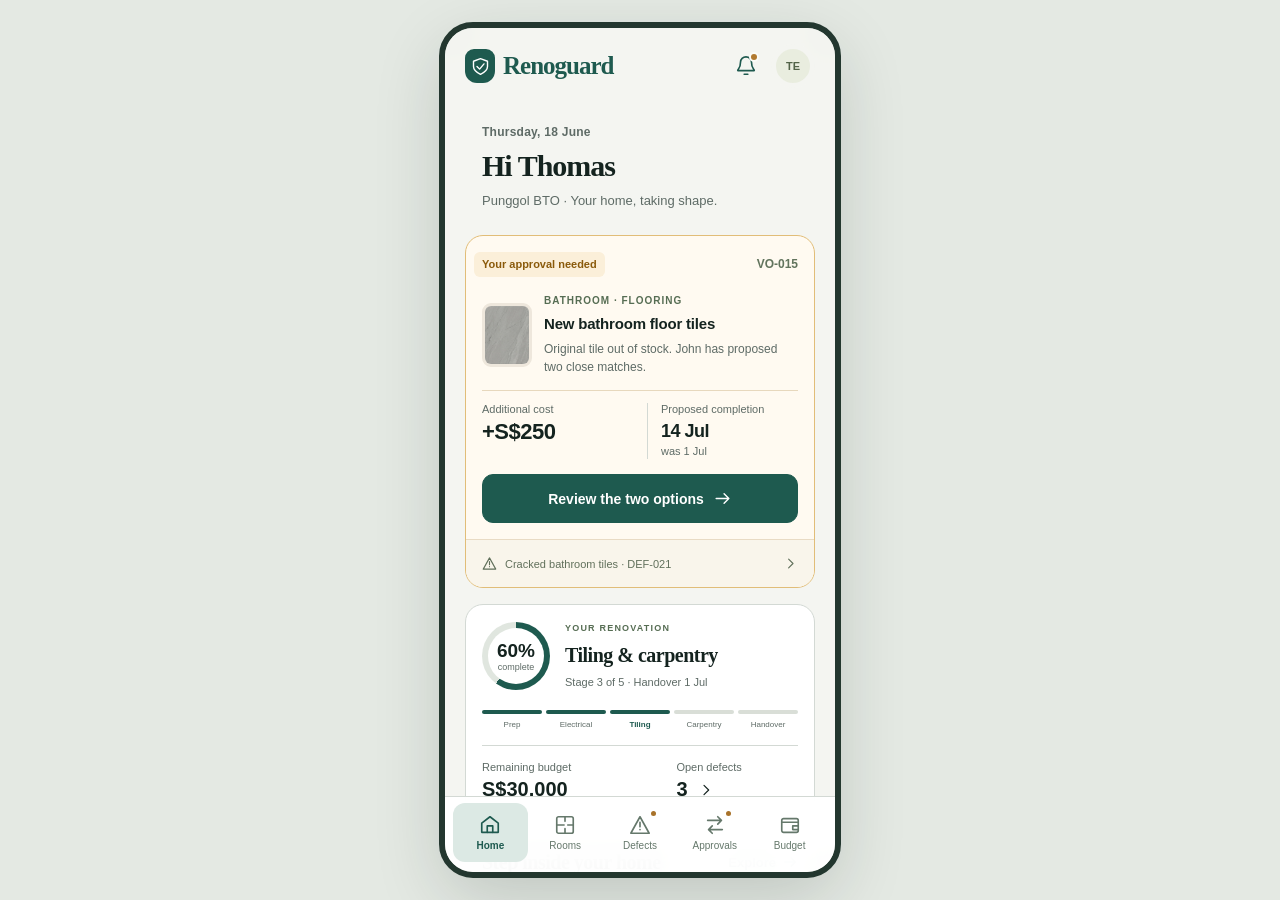
==== commit ac4ade3e: "Polish mobile alignment and redesign request timeline" ====
--- a/mobile/index.html
+++ b/mobile/index.html
@@ -35,6 +35,7 @@
     <symbol id="i-camera" viewBox="0 0 24 24"><path d="M8 5 6 8H3v12h18V8h-3l-2-3z"/><circle cx="12" cy="13" r="3"/></symbol>
     <symbol id="i-info" viewBox="0 0 24 24"><circle cx="12" cy="12" r="9"/><path d="M12 11v6m0-10v.1"/></symbol>
     <symbol id="i-sparkles" viewBox="0 0 24 24"><path d="m10 3 2.5 6.5L19 12l-6.5 2.5L10 21l-2.5-6.5L1 12l6.5-2.5zM19 2v5m-2.5-2.5h5"/></symbol>
+    <symbol id="i-send" viewBox="0 0 24 24"><path d="m21 3-7 18-4-10-7-4zM10 11 21 3"/></symbol>
     <symbol id="i-refresh" viewBox="0 0 24 24"><path d="M20 7v5h-5M4 17v-5h5M5 8a8 8 0 0 1 13-3l2 2M4 17l2 2a8 8 0 0 0 13-3"/></symbol>
   </svg>
   <div class="mobile-app">
--- a/mobile/styles.css
+++ b/mobile/styles.css
@@ -1,6 +1,7 @@
 :root { --green:#1e5a4f; --green-dark:#123a33; --green-soft:#dce9e4; --ink:#14231f; --muted:#5e6b66; --line:#d3d9d4; --canvas:#f4f5f1; --white:#fff; --amber:#8a5a0b; --amber-soft:#fbefd9; --red:#a23a31; font-family:"Segoe UI",-apple-system,BlinkMacSystemFont,sans-serif; color-scheme:light; -webkit-font-smoothing:antialiased; }
+:root { --page-inset:20px; --card-inset:16px; --text-title:30px; --text-section:20px; --text-body:14px; --text-item:15px; --text-small:12px; --text-caption:11px; }
 * { box-sizing:border-box; }
-body { margin:0; background:#e9ede6; color:var(--ink); }
+body { margin:0; background:#e9ede6; color:var(--ink); font-size:var(--text-body); }
 button,input,select,textarea { font:inherit; color:inherit; }
 button,a { -webkit-tap-highlight-color:transparent; touch-action:manipulation; }
 button { cursor:pointer; }
@@ -33,9 +34,9 @@
 .notification-dot { position:absolute; width:6px; height:6px; top:10px; right:11px; background:#b17a30; border-radius:50%; box-shadow:0 0 0 2px #fbfcf8; }
 .avatar { display:grid; place-items:center; width:44px; height:44px; background:#e9eddf; border:4px solid #fbfcf8; border-radius:50%; font-size:12px; font-weight:700; color:#526348; }
 .header-context { flex:1; font-size:15px; font-weight:650; text-overflow:ellipsis; overflow:hidden; white-space:nowrap; }
-.app-header.detail-header { padding-left:10px; }
+.app-header.detail-header { padding-left:var(--page-inset); }
 .detail-header .header-actions .avatar { display:none; }
-main { padding:24px 20px 110px; min-height:calc(100dvh - 72px); overflow-wrap:anywhere; }
+main { padding:24px var(--page-inset) 110px; min-height:calc(100dvh - 72px); overflow-wrap:anywhere; }
 .bottom-nav { position:fixed; z-index:40; bottom:0; left:50%; transform:translateX(-50%); display:grid; grid-template-columns:repeat(5,minmax(0,1fr)); width:100%; max-width:480px; padding:8px 10px max(10px,env(safe-area-inset-bottom)); background:#fffffff5; border-top:1px solid var(--line); backdrop-filter:blur(16px); }
 .bottom-nav a { position:relative; display:flex; flex-direction:column; align-items:center; justify-content:center; gap:5px; min-height:52px; padding:5px 1px; color:#65786b; font-size:11px; border-radius:12px; }
 .bottom-nav a[aria-current="page"] { background:var(--green-soft); color:var(--green); font-weight:700; }
@@ -52,14 +53,14 @@
 .text-link svg { width:16px; height:16px; }
 .count { display:inline-grid; place-items:center; min-width:23px; height:23px; margin-left:5px; background:#eee5d2; color:#7b572b; border-radius:7px; font-size:12px; vertical-align:middle; }
 .stack { display:grid; gap:14px; }
-.card { border:1px solid var(--line); border-radius:18px; background:white; padding:19px; }
+.card { border:1px solid var(--line); border-radius:18px; background:white; padding:var(--card-inset); }
 .status { display:inline-flex; align-items:center; gap:5px; max-width:100%; font-size:11px; font-weight:650; padding:5px 8px; border-radius:6px; line-height:1.35; }
 .status.amber { background:var(--amber-soft); color:var(--amber); }
 .status.green { background:#e7f1e8; color:#315e39; }
 .status.neutral { background:#edf0e9; color:#586b5c; }
 .record-id { font-size:12px; font-weight:600; color:#62745d; }
 .proposal-card { padding:0; overflow:hidden; }
-.proposal-main { padding:19px; }
+.proposal-main { padding:var(--card-inset); }
 .proposal-title { display:flex; gap:13px; align-items:center; margin:17px 0; }
 .tile-swatch { width:53px; height:61px; flex-shrink:0; border:4px solid #dfddd5; border-radius:9px; background:linear-gradient(115deg,#c8c3b8,#e4e0d7 48%,#cfcbc0); position:relative; box-shadow:inset 0 0 0 1px #c5c2b6; }
 .tile-swatch:before,.tile-swatch:after { content:""; position:absolute; background:#f2eee4; opacity:.9; }
@@ -91,13 +92,13 @@
 .inspection-card .record-id { font-size:12px; margin-bottom:5px; }
 .inspection-card p { font-size:13px; color:var(--muted); margin:5px 0 8px; }
 .inspection-card .text-link { min-height:44px; padding:2px 0; font-size:13px; }
-.money-card { display:block; padding:22px; color:white; background:var(--green); border-radius:18px; position:relative; overflow:hidden; }
+.money-card { display:block; padding:var(--card-inset); color:white; background:var(--green); border-radius:18px; position:relative; overflow:hidden; }
 .money-card:after { content:""; position:absolute; right:-31px; top:-25px; width:155px; height:155px; border:1px solid #d1e4cd24; border-radius:50%; box-shadow:0 0 0 25px #d1e4cd0a,0 0 0 50px #d1e4cd08; pointer-events:none; }
 .money-card .money-label { font-size:12px; color:#dce8d8; display:flex; align-items:center; justify-content:space-between; }
 .money-card .money-value { display:block; font-size:33px; font-weight:650; letter-spacing:-1px; margin:8px 0 6px; }
 .money-card small { color:#d5e1d1; font-size:11px; }
 .two-up { display:grid; grid-template-columns:1fr 1fr; gap:12px; margin-top:12px; }
-.stat-card { padding:17px; border:1px solid var(--line); background:white; border-radius:16px; display:block; }
+.stat-card { padding:var(--card-inset); border:1px solid var(--line); background:white; border-radius:16px; display:block; }
 .stat-card svg { width:18px; height:18px; color:#668567; margin-bottom:10px; }
 .stat-card strong { display:block; font-size:23px; margin:5px 0; letter-spacing:-.6px; }
 .stat-card span,.stat-card small { display:block; color:var(--muted); font-size:12px; }
@@ -134,18 +135,18 @@
 .room-map-tile small { font-size:12px; color:var(--muted); line-height:1.5; margin-top:8px; }
 .room-map-tile small + small { color:#76592a; margin-top:5px; }
 .room-map-tile:hover { background:#f6faf0; border-color:#9cb38f; }
-.room-row,.record-row,.document-row { display:flex; align-items:center; justify-content:space-between; gap:12px; min-height:88px; padding:17px; background:white; border:1px solid var(--line); border-radius:15px; color:var(--ink); }
+.room-row,.record-row,.document-row { display:flex; align-items:center; justify-content:space-between; gap:12px; min-height:88px; padding:var(--card-inset); background:white; border:1px solid var(--line); border-radius:15px; color:var(--ink); }
 .room-row > div:first-child { display:flex; align-items:center; gap:13px; }
 .room-row small { display:block; color:var(--muted); font-size:12px; margin-top:5px; }
 .room-row .icon-tile { background:#edf2e8; }
 .room-row > svg,.record-row > svg { width:18px; color:#6a8065; }
 .record-row { align-items:flex-start; }
-.record-row > div { min-width:0; }
-.record-row h3 { margin:9px 0 5px; font-size:16px; }
-.record-row p { color:var(--muted); font-size:12px; }
-.record-row .record-meta { margin-top:11px; display:flex; flex-wrap:wrap; gap:6px; font-size:12px; color:#617269; }
-.record-row > svg { margin-top:5px; }
-.next-label { display:block; font-size:11px; font-weight:600; margin-top:10px; color:var(--green); }
+.record-row > div { flex:1; min-width:0; display:grid; justify-items:start; row-gap:8px; }
+.record-row h3 { margin:0; font-size:var(--text-item); line-height:1.4; }
+.record-row p { color:var(--muted); font-size:var(--text-small); line-height:1.5; }
+.record-row .record-meta { margin-top:0; display:flex; flex-wrap:wrap; gap:6px; font-size:12px; color:#617269; }
+.record-row > svg { margin:0; align-self:center; }
+.next-label { display:block; font-size:var(--text-small); font-weight:600; margin-top:0; color:var(--green); }
 .segmented { display:flex; gap:4px; padding:5px; background:#e9eee3; border-radius:12px; margin:21px 0 16px; }
 .segmented button { flex:1; min-height:42px; font-size:12px; border:0; background:none; border-radius:8px; color:#627560; font-weight:600; }
 .segmented button[aria-pressed="true"] { color:var(--green); background:white; box-shadow:0 2px 5px #23342e08; }
@@ -162,7 +163,7 @@
 .empty-state p { font-size:13px; color:var(--muted); }
 .empty-state .button { margin-top:17px; }
 .detail-section { margin-top:26px; }
-.detail-section > h2 { font-size:18px; margin-bottom:13px; }
+.detail-section > h2 { font-size:var(--text-section); margin-bottom:13px; }
 .detail-section > p { color:var(--muted); font-size:14px; }
 .details { display:grid; gap:0; margin:0; }
 .details > div { display:flex; justify-content:space-between; align-items:flex-start; gap:18px; padding:12px 0; border-bottom:1px solid var(--line); }
@@ -170,18 +171,18 @@
 .details dt { color:var(--muted); font-size:12px; line-height:1.55; flex:1; }
 .details dd { margin:0; text-align:right; font-size:13px; font-weight:600; line-height:1.55; max-width:58%; overflow-wrap:anywhere; font-variant-numeric:tabular-nums; }
 .details .emphasis { font-size:21px; color:var(--green); }
-.notice { display:flex; align-items:flex-start; gap:10px; padding:15px; background:#edf3e8; border:1px solid #dbe5d3; border-radius:13px; margin-top:17px; font-size:12px; color:#50634d; line-height:1.6; }
+.notice { display:flex; align-items:flex-start; gap:10px; padding:var(--card-inset); background:#edf3e8; border:1px solid #dbe5d3; border-radius:13px; margin-top:17px; font-size:12px; color:#50634d; line-height:1.6; }
 .notice.amber { background:#fcf4e5; border-color:#e9d9b9; color:#795b2e; }
 .notice > svg { width:18px; height:18px; margin-top:1px; }
 .notice strong { display:block; margin-bottom:4px; }
 .action-stack { display:grid; gap:10px; margin-top:23px; }
-.linked-row { display:flex; align-items:center; gap:10px; padding:14px 15px; border:1px solid var(--line); border-radius:11px; min-height:48px; background:#fbfcf8; color:var(--green); font-size:12px; font-weight:600; margin-top:15px; }
+.linked-row { display:flex; align-items:center; gap:10px; padding:14px var(--card-inset); border:1px solid var(--line); border-radius:11px; min-height:48px; background:#fbfcf8; color:var(--green); font-size:12px; font-weight:600; margin-top:15px; }
 .linked-row svg { width:18px; height:18px; }
 .linked-row svg:last-child { margin-left:auto; }
-.document-row { min-height:78px; padding:15px; }
+.document-row { min-height:78px; padding:var(--card-inset); }
 .document-row > svg { color:#69825e; width:20px; }
-.document-row > span { flex:1; font-size:13px; font-weight:600; }
-.document-row small { display:block; font-size:11px; color:var(--muted); font-weight:400; margin-top:6px; }
+.document-row > span { flex:1; font-size:var(--text-item); font-weight:600; }
+.document-row small { display:block; font-size:var(--text-small); color:var(--muted); font-weight:400; margin-top:6px; }
 .comparison { display:grid; gap:13px; }
 .material-card { display:flex; align-items:flex-start; gap:14px; padding:18px; border:1px solid var(--line); border-radius:15px; background:white; }
 .material-card > div:last-child { flex:1; min-width:0; }
@@ -196,7 +197,7 @@
 .checklist { list-style:none; margin:0; padding:0; display:grid; gap:11px; }
 .checklist li { display:flex; gap:10px; align-items:flex-start; font-size:13px; line-height:1.65; }
 .checklist li span { display:grid; place-items:center; width:23px; height:23px; flex-shrink:0; background:#e2ebd9; color:#55704e; font-size:11px; font-weight:700; border-radius:50%; margin-top:1px; }
-.checklist label { display:flex; align-items:flex-start; gap:10px; min-height:44px; padding:8px 0; font-size:13px; line-height:1.6; cursor:pointer; }
+.checklist label { display:flex; align-items:flex-start; gap:10px; min-height:44px; padding:8px 0; font-size:var(--text-body); line-height:1.6; cursor:pointer; }
 .checklist input[type="checkbox"] { width:20px; height:20px; min-width:20px; min-height:20px; padding:0; margin:2px 0 0; flex-shrink:0; accent-color:var(--green); }
 .field { margin:20px 0; }
 .field > label { display:block; margin-bottom:8px; font-size:14px; font-weight:600; }
@@ -228,19 +229,19 @@
 .contact-card small { display:block; color:var(--muted); margin-top:4px; }
 .storage-notice { padding:12px 18px; font-size:12px; background:#fff0dc; color:#745021; border-bottom:1px solid #e6cda1; line-height:1.6; }
 .noscript { max-width:480px; margin:20px auto; background:white; padding:20px; line-height:1.6; }
-@media (max-width:350px) { main { padding-left:16px; padding-right:16px; } .app-header { padding-left:14px; padding-right:12px; } .brand { font-size:20px; } .header-actions { gap:0; } h1 { font-size:26px; } .card,.proposal-main { padding:17px; } .proposal-title { gap:10px; } .proposal-title h3 { font-size:16px; } .tile-swatch { width:43px; height:54px; } .details > div { gap:10px; } .details dd { font-size:12px; } .bottom-nav { padding-left:6px; padding-right:6px; } .bottom-nav a { font-size:10px; } }
+@media (max-width:350px) { main { padding-left:16px; padding-right:16px; } .app-header { padding-left:14px; padding-right:12px; } .brand { font-size:20px; } .header-actions { gap:0; } h1 { font-size:26px; } .card,.proposal-main { padding:var(--card-inset); } .proposal-title { gap:10px; } .proposal-title h3 { font-size:var(--text-item); } .tile-swatch { width:43px; height:54px; } .details > div { gap:10px; } .details dd { font-size:12px; } .bottom-nav { padding-left:6px; padding-right:6px; } .bottom-nav a { font-size:10px; } }
 @media (prefers-reduced-motion:reduce) { *,*::before,*::after { scroll-behavior:auto !important; animation:none !important; transition:none !important; } }
 /* Figma-inspired mobile layout. Reference canvas: 390 × 844 CSS pixels. */
 .mobile-app,.bottom-nav { max-width:390px; }
 .mobile-app { min-height:max(844px,100dvh); }
 body { background:#e4e9e3; }
 h1,h2,.brand { font-family:Georgia,"Times New Roman",serif; }
-h1 { font-size:31px; letter-spacing:-1px; line-height:1.16; }
-h2 { font-size:22px; letter-spacing:-.7px; }
+h1 { font-size:var(--text-title); letter-spacing:-1px; line-height:1.16; }
+h2 { font-size:var(--text-section); letter-spacing:-.5px; }
 h3 { line-height:1.45; }
 .brand { letter-spacing:-1px; font-size:25px; }
 .brand-dot { display:none; }
-.app-header { min-height:76px; background:#f4f5f1f2; border-bottom:0; padding-inline:20px; }
+.app-header { min-height:76px; background:#f4f5f1f2; border-bottom:0; padding-inline:var(--page-inset); }
 .app-header .brand { text-transform:capitalize; }
 .header-actions { gap:2px; }
 .avatar { width:44px; height:44px; border:5px solid var(--canvas); margin-left:1px; font-size:11px; }
@@ -258,9 +259,9 @@
 .bottom-nav a { font-size:10px; gap:4px; }
 .bottom-nav a[aria-current=page] { background:var(--green-soft); color:var(--green); }
 .proposal-card { border-color:#e1bd78; background:#fffaf1; }
-.proposal-main { padding:16px; }
+.proposal-main { padding:var(--card-inset); }
 .proposal-title { gap:12px; margin:16px 0 13px; }
-.proposal-title h3 { font-size:17px; }
+.proposal-title h3 { font-size:var(--text-item); }
 .proposal-title p:last-child { font-size:12px; line-height:1.55; }
 .proposal-title .eyebrow { font-size:10px; }
 .proposal-thumbnail { width:50px; height:64px; border-radius:9px; object-fit:cover; border:3px solid #eee7dc; }
@@ -269,7 +270,7 @@
 .impact-inline .date-impact { color:var(--ink); font-size:18px; line-height:1.4; }
 .date-impact span { display:block; color:var(--muted); font-size:11px; font-weight:400; letter-spacing:0; }
 .proposal-card .card-link { border-color:#e9dbc4; font-size:11px; padding-inline:16px; }
-.home-progress { margin-top:16px; padding:18px; }
+.home-progress { margin-top:16px; padding:var(--card-inset); }
 .progress-top { display:flex; gap:15px; align-items:center; }
 .progress-top .progress-ring { flex-shrink:0; width:68px; height:68px; margin:0; background:conic-gradient(var(--green) 0 60%,#e0e6df 60% 100%); }
 .progress-ring:before { inset:6px; }
@@ -288,14 +289,14 @@
 .project-pair strong { display:flex; align-items:center; gap:10px; font-size:20px; margin-top:4px; color:var(--ink); }
 .project-pair svg { width:16px; height:16px; }
 .section-heading { margin:22px 0 10px; }
-.section-heading h2 { font-size:21px; }
+.section-heading h2 { font-size:var(--text-section); }
 .quick-actions { display:grid; grid-template-columns:1fr 1fr; gap:10px; margin-top:14px; }
 .quick-actions a { display:flex; gap:9px; min-height:54px; padding:11px 10px; align-items:center; border:1px solid var(--line); border-radius:13px; background:#fff; font-size:11px; font-weight:650; }
 .quick-actions svg { width:19px; height:19px; }
 .model-card { border-radius:19px; overflow:hidden; background:radial-gradient(ellipse at 50% 45%,#fffefa,#e9eee5); border:1px solid #d8e0d4; }
 .model-caption { display:flex; align-items:center; justify-content:space-between; gap:8px; padding:14px 16px 0; }
-.model-caption .eyebrow { font-size:9px; letter-spacing:1px; }
-.model-caption .status { font-size:9px; }
+.model-caption .eyebrow { font-size:var(--text-caption); letter-spacing:1px; }
+.model-caption .status { font-size:var(--text-caption); }
 .model-caption .button { width:auto; padding:0 4px; font-size:11px; }
 .apartment-model { display:block; width:100%; height:auto; overflow:visible; stroke:none; fill:none; }
 .apartment-model * { stroke-linejoin:round; }
@@ -317,7 +318,7 @@
 .room-list { display:grid; gap:9px; }
 .room-list-item { display:flex; align-items:center; gap:12px; width:100%; min-height:74px; text-align:left; border:1px solid var(--line); border-radius:14px; padding:12px; background:#fff; }
 .room-list-item > span:nth-child(2) { flex:1; }
-.room-list-item strong { display:block; font-size:14px; }
+.room-list-item strong { display:block; font-size:var(--text-item); line-height:1.4; }
 .room-list-item small { display:block; margin-top:5px; color:var(--muted); font-size:11px; }
 .room-preview-link { display:block; border-radius:18px; background:#e6ece1; border:1px solid var(--line); overflow:hidden; }
 .room-preview-link > img { width:100%; height:220px; display:block; object-fit:cover; object-position:50% 65%; }
@@ -338,7 +339,7 @@
 .room-change-summary small { display:block; font-size:11px; line-height:1.6; color:#6e5c38; margin-top:5px; }
 .sheet-record { display:flex; flex-wrap:wrap; align-items:center; gap:8px; padding:16px 0; border-bottom:1px solid var(--line); }
 .sheet-record strong { font-size:13px; flex:1; min-width:100px; }
-.sheet-record .status { font-size:10px; }
+.sheet-record .status { font-size:var(--text-caption); }
 .preview-mode main { padding:0 0 calc(100px + env(safe-area-inset-bottom)); }
 .preview-mode .app-header { background:#f4f5f1; }
 .preview-mode .app-header { position:fixed; left:50%; transform:translateX(-50%); width:100%; max-width:390px; background:linear-gradient(#14231f9c,transparent); border:0; }
@@ -371,8 +372,8 @@
 .tile-options button { display:flex; align-items:center; gap:8px; min-height:67px; padding:9px 8px; background:#fff; border:1px solid var(--line); border-radius:12px; text-align:left; }
 .tile-options button[aria-pressed=true] { border:2px solid var(--green); padding:8px 7px; background:#e5eee7; }
 .tile-options img { width:32px; height:39px; object-fit:cover; border-radius:5px; }
-.tile-options small { display:block; font-size:9px; color:var(--muted); }
-.tile-options strong { font-size:11px; white-space:nowrap; }
+.tile-options small { display:block; font-size:var(--text-caption); color:var(--muted); }
+.tile-options strong { display:block; font-size:var(--text-small); white-space:normal; line-height:1.35; }
 .tile-options i,.material-choice i { font-style:normal; margin-left:auto; color:var(--green); font-size:14px; }
 .tile-options button:disabled,.material-choice:disabled { opacity:1; cursor:default; }
 #material-summary h1 { font-size:30px; }
@@ -383,11 +384,11 @@
 .ar-specs small { display:block; font-size:10px; color:var(--muted); }
 .ar-specs strong { display:block; font-size:14px; margin-top:5px; }
 .comparison-table-wrap { overflow:hidden; border:1px solid var(--line); border-radius:15px; background:#fff; }
-.comparison-table { width:100%; border-collapse:collapse; table-layout:fixed; font-size:10px; line-height:1.5; }
+.comparison-table { width:100%; border-collapse:collapse; table-layout:fixed; font-size:var(--text-small); line-height:1.5; }
 .comparison-table th,.comparison-table td { padding:12px 5px; border-bottom:1px solid var(--line); text-align:center; vertical-align:middle; overflow-wrap:normal; }
 .comparison-table tr:last-child td,.comparison-table tr:last-child th { border-bottom:0; }
-.comparison-table th:first-child { width:24%; text-align:left; color:var(--muted); padding-left:10px; }
-.comparison-table thead th:first-child { font-size:9px; }
+.comparison-table th:first-child { width:28%; text-align:left; color:var(--muted); padding-left:10px; }
+.comparison-table thead th:first-child { font-size:var(--text-caption); }
 .comparison-table th { font-weight:650; }
 .comparison-table td:nth-child(n+3),.comparison-table thead th:nth-child(n+3) { background:#e6eee8; }
 .comparison-table thead img { display:block; width:32px; height:39px; border-radius:6px; object-fit:cover; margin:0 auto 7px; }
@@ -401,8 +402,8 @@
 .material-choice.selected { border:2px solid var(--green); padding:11px; background:#e5eee7; }
 .material-choice img { width:42px; height:51px; object-fit:cover; border-radius:7px; }
 .material-choice small,.material-choice strong { display:block; }
-.material-choice small { font-size:10px; color:var(--muted); }
-.material-choice strong { margin:3px 0; font-size:15px; }
+.material-choice small { font-size:var(--text-caption); color:var(--muted); }
+.material-choice strong { margin:3px 0; font-size:var(--text-item); }
 .material-choice i { padding-right:5px; }
 .approval-check { display:flex; gap:11px; align-items:flex-start; padding:16px 0 0; font-size:13px; line-height:1.7; cursor:pointer; }
 .approval-check input { width:20px; height:20px; min-width:20px; min-height:20px; padding:0; flex-shrink:0; accent-color:var(--green); margin:2px 0; }
@@ -411,7 +412,7 @@
 .money-card .budget-bar { background:#123a33; margin:17px 0 13px; }
 .money-card .budget-bar span { background:#e6f1e6; }
 .budget-impact { margin-top:17px; border-color:#d9b473; }
-.budget-impact .status { font-size:9px; white-space:nowrap; }
+.budget-impact .status { font-size:var(--text-caption); white-space:nowrap; }
 .budget-before-after { display:flex; align-items:center; gap:13px; padding:16px 0; }
 .budget-before-after small,.budget-before-after strong { display:block; }
 .budget-before-after small { font-size:11px; color:var(--muted); margin-bottom:5px; }
@@ -436,17 +437,13 @@
 .timeline-node { width:31px; height:31px; flex-shrink:0; display:grid; place-items:center; background:#e1ebe1; border:1px solid #bfd0c1; border-radius:50%; }
 .timeline-node svg { width:15px; height:15px; }
 .payment-timeline li > div { padding-top:3px; flex:1; min-width:0; }
-.payment-timeline h3 { font-size:13px; }
+.payment-timeline h3 { font-size:var(--text-item); }
 .payment-timeline .heading-row { gap:7px; align-items:flex-start; }
-.payment-timeline .heading-row > strong { font-size:12px; flex-shrink:0; }
+.payment-timeline .heading-row > strong { font-size:13px; flex-shrink:0; }
 .payment-timeline p { font-size:11px; color:var(--muted); margin-top:7px; }
-.payment-timeline .status { margin-top:10px; font-size:9px; }
+.payment-timeline .status { margin-top:10px; font-size:var(--text-caption); }
 .new-milestone > div { border:1px solid #b4caba; background:#e4eee5; padding:14px!important; border-radius:13px; }
 .new-milestone { padding-bottom:20px; }
-.request-steps { margin:20px 0; padding-left:24px; }
-.request-steps li { padding:0 0 23px 9px; color:var(--green); }
-.request-steps strong { font-size:14px; }
-.request-steps p { font-size:12px; color:var(--muted); margin-top:6px; }
 .startup { position:fixed; inset:0; margin:auto; width:min(100%,390px); background:var(--green); z-index:150; display:flex; align-items:center; justify-content:center; flex-direction:column; color:#fff; transition:opacity .2s,visibility .2s; pointer-events:none; }
 .startup-logo { display:grid; place-items:center; width:66px; height:74px; border:1px solid #a7c7ac88; background:#ffffff13; border-radius:20px 20px 27px 27px; font-family:Georgia,serif; font-size:38px; margin-bottom:20px; }
 .startup strong { font-family:Georgia,serif; font-size:33px; letter-spacing:-1px; }
@@ -456,7 +453,7 @@
 .startup.loaded { opacity:0; visibility:hidden; }
 @keyframes startup-progress { from{transform:translateX(-110%)} to{transform:translateX(330%)} }
 @media (min-width:600px) { .mobile-app { border-inline:1px solid #d0d8cc; } }
-@media (max-width:359px) { main{padding-inline:16px}.app-header{padding-inline:16px}.brand{font-size:22px}.ar-controls{padding-inline:16px}.tile-options{gap:7px}.tile-options img{width:25px;height:33px}.tile-options strong{font-size:10px}.progress-top{gap:10px}.progress-top h2{font-size:18px}.impact-inline .date-impact{font-size:17px}.comparison-table{font-size:9px}.comparison-table th,.comparison-table td{padding-inline:3px}.budget-before-after strong{font-size:19px}.room-dialog{padding-inline:18px} }
+@media (max-width:359px) { main{padding-inline:16px}.app-header{padding-inline:16px}.brand{font-size:22px}.ar-controls{padding-inline:16px}.tile-options{gap:7px}.tile-options img{width:25px;height:33px}.progress-top{gap:10px}.progress-top h2{font-size:18px}.impact-inline .date-impact{font-size:17px}.comparison-table th,.comparison-table td{padding-inline:3px}.budget-before-after strong{font-size:19px}.room-dialog{padding-inline:18px} }
 @media (prefers-reduced-motion:reduce) { *,*:before,*:after{animation:none!important;transition:none!important;scroll-behavior:auto!important} }
 
 .startup-logo svg { width:36px; height:36px; stroke-width:1.4; }
@@ -489,3 +486,47 @@
   }
   .skip-link { left:50%; transform:translateX(-50%); }
 }
+
+/* Shared text rails: badge labels and card copy share the same left edge. */
+.home-heading { padding-inline:calc(var(--card-inset) + 1px); }
+.home-screen main > .section-heading { padding-inline:calc(var(--card-inset) + 1px); }
+.record-row .status,.proposal-card .card-top > .status { margin-inline-start:-8px; }
+.record-row .status { font-size:var(--text-caption); }
+.card-top { align-items:flex-start; }
+.card-top .record-id { line-height:25px; }
+.material-choice > span,.tile-options button > span,.document-row > span { min-width:0; }
+.tile-options button > span { flex:1; }
+.heading-row > h3,.section-heading > h2 { min-width:0; }
+.notice > div { min-width:0; }
+.document-row small { line-height:1.5; }
+.intro,.help,.demo-note { line-height:1.6; }
+@media (max-width:359px) { :root { --page-inset:16px; --text-title:28px; } }
+
+/* Confirmation follows the same timeline vocabulary as payment milestones. */
+.request-confirmation-mode .bottom-nav { display:none; }
+.request-confirmation-mode main { padding-bottom:24px; }
+.request-confirmation { padding-top:4px; }
+.request-hero { text-align:center; padding:0 8px; }
+.request-send-mark { display:grid; place-items:center; width:64px; height:64px; margin:0 auto 14px; border:9px solid var(--green-soft); border-radius:50%; background:var(--green); color:#fff; }
+.request-send-mark svg { width:22px; height:22px; stroke-width:1.6; }
+.request-hero h1 { font-size:26px; line-height:1.2; letter-spacing:-.7px; }
+.request-hero > p { margin:9px 0 10px; font-size:var(--text-small); color:var(--muted); }
+.request-hero .status { font-size:var(--text-caption); }
+.request-progress { margin-top:24px; padding:20px; }
+.request-progress > h2 { font:650 var(--text-caption)/1.4 "Segoe UI",sans-serif; letter-spacing:1px; color:var(--muted); margin-bottom:17px; }
+.request-timeline { list-style:none; padding:0; margin:0; }
+.request-timeline li { display:grid; grid-template-columns:24px minmax(0,1fr); column-gap:12px; position:relative; padding:0 0 20px; }
+.request-timeline li:last-child { padding-bottom:0; }
+.request-timeline li:not(:last-child):before { content:""; position:absolute; left:11px; top:24px; bottom:0; width:2px; background:var(--line); }
+.request-timeline li.complete:before { background:#9bbfb1; }
+.request-timeline-node { display:grid; place-items:center; z-index:1; width:24px; height:24px; border:1.5px solid #c7d1cb; border-radius:50%; background:#fff; }
+.complete .request-timeline-node { background:var(--green); border-color:var(--green); color:#fff; }
+.current .request-timeline-node { background:#c9851c; border-color:#c9851c; box-shadow:0 0 0 4px var(--amber-soft); }
+.request-timeline-node svg { width:13px; height:13px; stroke-width:2.5; }
+.request-step-copy { padding-top:2px; }
+.request-step-copy h3 { font-size:var(--text-item); line-height:22px; margin:0; font-weight:650; }
+.request-step-copy p { font-size:var(--text-small); line-height:1.5; color:var(--muted); margin-top:5px; }
+.current .request-step-copy p { color:var(--amber); }
+.upcoming .request-step-copy h3 { color:#5c6b64; }
+.request-confirmation .action-stack { margin-top:20px; }
+.request-confirmation > .demo-note { text-align:center; }
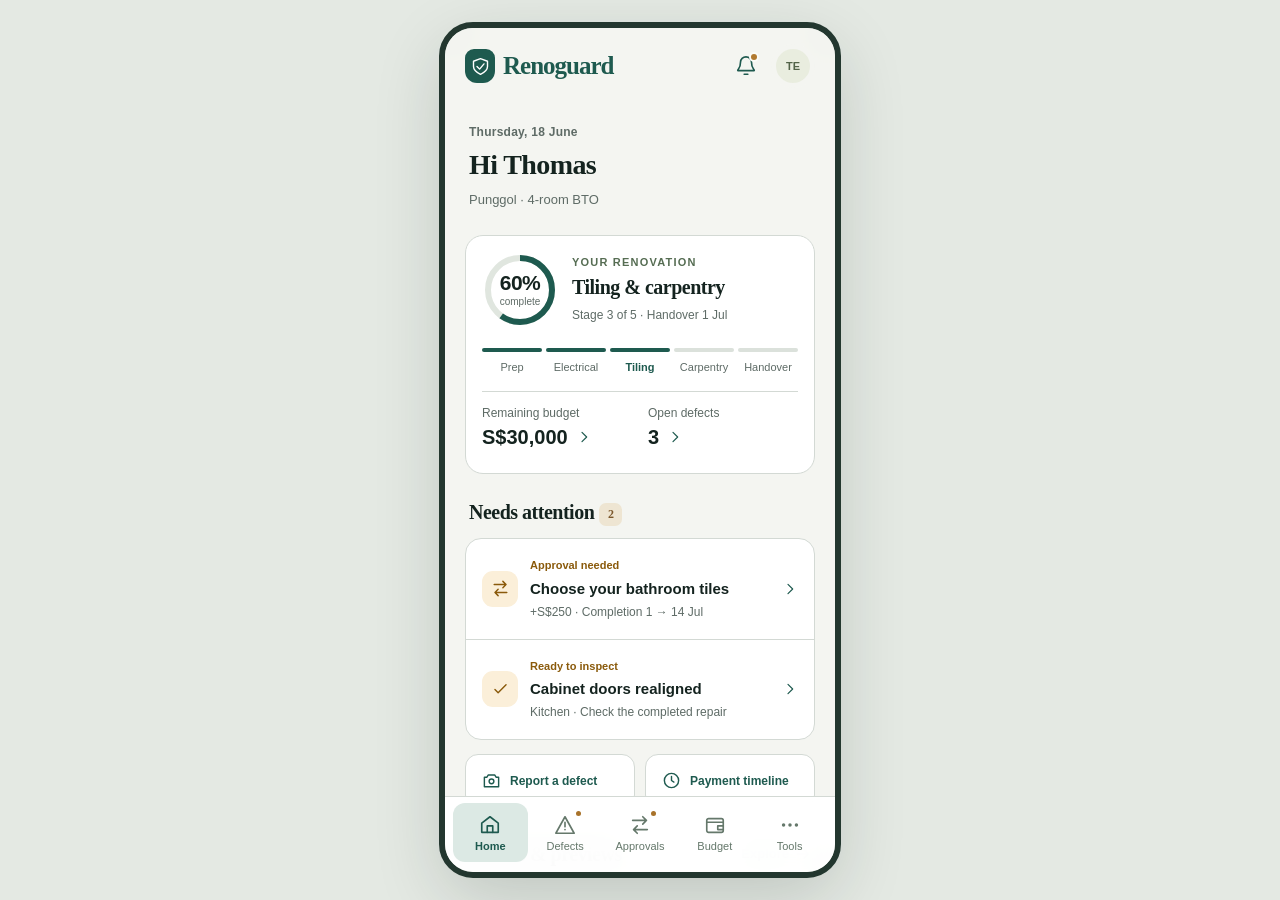
==== commit 92ab3d63: "Improve mobile navigation, demo modes and UI consistency" ====
--- a/mobile/index.html
+++ b/mobile/index.html
@@ -13,7 +13,7 @@
   <script src="/mobile/app.js" defer></script>
 </head>
 <body>
-  <div class="startup" id="startup" aria-label="Preparing your project"><span class="startup-logo"><svg aria-hidden="true"><use href="#i-shield"/></svg></span><strong>RenoGuard</strong><p>Your home. A little clearer.</p><span class="startup-track"><i></i></span></div>
+  <div class="startup" id="startup" aria-label="Preparing your project"><span class="startup-logo"><svg aria-hidden="true"><use href="#i-shield"/></svg></span><strong>RenoGuard</strong><p>Loading project…</p><span class="startup-track"><i></i></span></div>
   <a class="skip-link" href="#content">Skip to screen content</a>
   <svg class="icon-sprite" xmlns="http://www.w3.org/2000/svg" aria-hidden="true">
     <symbol id="i-shield" viewBox="0 0 24 24"><path d="m12 3 8 3v6c0 5-8 9-8 9s-8-4-8-9V6z"/><path d="m8 12 3 3 5-6"/></symbol>
@@ -37,6 +37,7 @@
     <symbol id="i-sparkles" viewBox="0 0 24 24"><path d="m10 3 2.5 6.5L19 12l-6.5 2.5L10 21l-2.5-6.5L1 12l6.5-2.5zM19 2v5m-2.5-2.5h5"/></symbol>
     <symbol id="i-send" viewBox="0 0 24 24"><path d="m21 3-7 18-4-10-7-4zM10 11 21 3"/></symbol>
     <symbol id="i-refresh" viewBox="0 0 24 24"><path d="M20 7v5h-5M4 17v-5h5M5 8a8 8 0 0 1 13-3l2 2M4 17l2 2a8 8 0 0 0 13-3"/></symbol>
+    <symbol id="i-more" viewBox="0 0 24 24"><circle cx="5" cy="12" r="1"/><circle cx="12" cy="12" r="1"/><circle cx="19" cy="12" r="1"/></symbol>
   </svg>
   <div class="mobile-app">
     <div class="app-viewport">
@@ -44,17 +45,17 @@
       <button class="icon-button back-button" data-action="back" aria-label="Back to previous screen" hidden><svg><use href="#i-back"/></svg></button>
       <a class="brand" href="#overview" aria-label="RenoGuard overview"><span class="brand-mark"><svg><use href="#i-shield"/></svg></span>renoguard<span class="brand-dot">.</span></a>
       <span class="header-context" id="header-context" hidden></span>
-      <div class="header-actions"><a class="icon-button header-home" href="#overview" aria-label="Back to home" hidden><svg><use href="#i-home"/></svg></a><a class="icon-button notification-button" href="#updates" aria-label="Project updates"><svg><use href="#i-bell"/></svg><span class="notification-dot" id="notification-dot"></span></a><a class="avatar" href="#project" aria-label="Project and demo settings">TE</a></div>
+      <div class="header-actions"><a class="icon-button header-home" href="#overview" aria-label="Back to home" hidden><svg><use href="#i-home"/></svg></a><a class="icon-button notification-button" href="#updates" aria-label="Project updates"><svg><use href="#i-bell"/></svg><span class="notification-dot" id="notification-dot"></span></a><a class="avatar" href="#profile" aria-label="Your profile">TE</a></div>
     </header>
     <div id="storage-notice" class="storage-notice" hidden>Saving is unavailable in this browser. Your changes may disappear after a reload.</div>
     <main id="content" tabindex="-1"></main>
     </div>
     <nav class="bottom-nav" aria-label="Main navigation">
       <a href="#overview" data-tab="overview" aria-current="page"><svg><use href="#i-home"/></svg><span>Home</span></a>
-      <a href="#rooms" data-tab="rooms"><svg><use href="#i-rooms"/></svg><span>Rooms</span></a>
       <a href="#defects" data-tab="defects"><svg><use href="#i-defects"/></svg><span>Defects</span><span class="nav-dot" id="defect-nav-dot" hidden></span></a>
       <a href="#changes" data-tab="changes"><svg><use href="#i-changes"/></svg><span>Approvals</span><span class="nav-dot" id="change-nav-dot"></span></a>
       <a href="#budget" data-tab="budget"><svg><use href="#i-budget"/></svg><span>Budget</span></a>
+      <a href="#more" data-tab="more"><svg><use href="#i-more"/></svg><span>Tools</span></a>
     </nav>
   </div>
   <dialog id="room-dialog" class="room-dialog" aria-labelledby="room-dialog-title"><div id="room-dialog-content"></div></dialog>
--- a/mobile/styles.css
+++ b/mobile/styles.css
@@ -1,6 +1,8 @@
 :root { --green:#1e5a4f; --green-dark:#123a33; --green-soft:#dce9e4; --ink:#14231f; --muted:#5e6b66; --line:#d3d9d4; --canvas:#f4f5f1; --white:#fff; --amber:#8a5a0b; --amber-soft:#fbefd9; --red:#a23a31; font-family:"Segoe UI",-apple-system,BlinkMacSystemFont,sans-serif; color-scheme:light; -webkit-font-smoothing:antialiased; }
-:root { --page-inset:20px; --card-inset:16px; --text-title:30px; --text-section:20px; --text-body:14px; --text-item:15px; --text-small:12px; --text-caption:11px; }
+:root { --page-inset:20px; --heading-inset:4px; --card-inset:16px; --text-title:28px; --text-section:20px; --text-body:14px; --text-item:15px; --text-small:12px; --text-caption:11px; }
 * { box-sizing:border-box; }
+html { scrollbar-width:none; }
+html::-webkit-scrollbar,.app-viewport::-webkit-scrollbar { display:none; }
 body { margin:0; background:#e9ede6; color:var(--ink); font-size:var(--text-body); }
 button,input,select,textarea { font:inherit; color:inherit; }
 button,a { -webkit-tap-highlight-color:transparent; touch-action:manipulation; }
@@ -18,6 +20,7 @@
 small { font-size:12px; }
 [hidden] { display:none !important; }
 :focus-visible { outline:3px solid #b98731; outline-offset:3px; }
+#screen-title:focus { outline:none; }
 .icon-sprite,.sr-only { position:absolute; width:1px; height:1px; overflow:hidden; clip:rect(0,0,0,0); white-space:nowrap; }
 .skip-link { position:fixed; top:-70px; left:16px; z-index:100; padding:13px 18px; background:var(--green); color:white; border-radius:9px; }
 .skip-link:focus { top:10px; }
@@ -43,22 +46,25 @@
 .bottom-nav svg { width:22px; height:22px; }
 .nav-dot { width:5px; height:5px; border-radius:50%; background:#a8722a; position:absolute; top:8px; right:calc(50% - 16px); }
 .eyebrow { font-size:11px; font-weight:700; letter-spacing:1.2px; text-transform:uppercase; color:#566d53; }
-.screen-heading { margin-bottom:25px; }
-.screen-heading h1 { margin:8px 0 10px; }
+.screen-heading { margin-bottom:24px; padding-inline:var(--heading-inset); }
+.screen-heading h1 { margin:0; }
+.screen-heading .eyebrow + h1 { margin-top:6px; }
+.screen-heading .intro { margin-top:8px; }
 .intro { color:var(--muted); font-size:14px; line-height:1.6; }
 .heading-row,.section-heading,.card-top { display:flex; align-items:center; justify-content:space-between; gap:12px; }
-.section-heading { margin:26px 0 13px; }
-.section-heading h2 { font-size:18px; }
+.section-heading { margin:24px 0 12px; padding-inline:var(--heading-inset); }
+.section-heading h2 { font-size:var(--text-section); }
 .text-link { display:inline-flex; align-items:center; justify-content:center; gap:6px; min-height:44px; padding:5px 0; border:0; background:none; font-size:13px; font-weight:600; color:var(--green); }
 .text-link svg { width:16px; height:16px; }
 .count { display:inline-grid; place-items:center; min-width:23px; height:23px; margin-left:5px; background:#eee5d2; color:#7b572b; border-radius:7px; font-size:12px; vertical-align:middle; }
-.stack { display:grid; gap:14px; }
+.stack { display:grid; gap:12px; }
 .card { border:1px solid var(--line); border-radius:18px; background:white; padding:var(--card-inset); }
 .status { display:inline-flex; align-items:center; gap:5px; max-width:100%; font-size:11px; font-weight:650; padding:5px 8px; border-radius:6px; line-height:1.35; }
 .status.amber { background:var(--amber-soft); color:var(--amber); }
 .status.green { background:#e7f1e8; color:#315e39; }
 .status.neutral { background:#edf0e9; color:#586b5c; }
 .record-id { font-size:12px; font-weight:600; color:#62745d; }
+.record-ref { white-space:nowrap; }
 .proposal-card { padding:0; overflow:hidden; }
 .proposal-main { padding:var(--card-inset); }
 .proposal-title { display:flex; gap:13px; align-items:center; margin:17px 0; }
@@ -104,9 +110,13 @@
 .stat-card span,.stat-card small { display:block; color:var(--muted); font-size:12px; }
 .progress-card { display:flex; align-items:center; justify-content:space-between; gap:14px; margin-top:12px; padding:17px; }
 .progress-card p { font-size:12px; color:var(--muted); margin-top:4px; }
-.progress-ring { display:grid; place-items:center; height:52px; width:52px; flex-shrink:0; border-radius:50%; background:conic-gradient(#5e865b 0 67%,#e3e9de 67% 100%); position:relative; font-size:12px; font-weight:700; }
-.progress-ring:before { content:""; position:absolute; inset:5px; border-radius:50%; background:white; }
-.progress-ring span { position:relative; }
+.progress-ring { position:relative; display:grid; place-items:center; width:76px; height:76px; flex-shrink:0; }
+.progress-ring > svg { position:absolute; inset:0; width:100%; height:100%; stroke-width:6; stroke-linecap:butt; }
+.progress-ring-track { stroke:#e0e6df; }
+.progress-ring-fill { stroke:var(--green); }
+.progress-ring-copy { display:flex; flex-direction:column; align-items:center; gap:2px; text-align:center; }
+.progress-ring-copy strong { font-size:21px; font-weight:700; line-height:1.1; letter-spacing:-.5px; font-variant-numeric:tabular-nums; }
+.progress-ring-copy small { font-size:10px; line-height:1.2; color:var(--muted); }
 .preview-card { padding:0; overflow:hidden; }
 .preview-card img { display:block; width:100%; aspect-ratio:1.65; object-fit:cover; }
 .preview-caption { padding:15px 17px; display:flex; justify-content:space-between; align-items:center; gap:10px; }
@@ -147,24 +157,22 @@
 .record-row .record-meta { margin-top:0; display:flex; flex-wrap:wrap; gap:6px; font-size:12px; color:#617269; }
 .record-row > svg { margin:0; align-self:center; }
 .next-label { display:block; font-size:var(--text-small); font-weight:600; margin-top:0; color:var(--green); }
-.segmented { display:flex; gap:4px; padding:5px; background:#e9eee3; border-radius:12px; margin:21px 0 16px; }
-.segmented button { flex:1; min-height:42px; font-size:12px; border:0; background:none; border-radius:8px; color:#627560; font-weight:600; }
+.segmented { display:flex; gap:4px; padding:5px; background:#e9eee3; border-radius:12px; margin:24px 0 16px; }
+.segmented button { flex:1; min-height:44px; font-size:12px; border:0; background:none; border-radius:8px; color:#627560; font-weight:600; }
 .segmented button[aria-pressed="true"] { color:var(--green); background:white; box-shadow:0 2px 5px #23342e08; }
 .search-field { position:relative; display:block; margin-bottom:12px; }
 .search-field > svg { position:absolute; left:13px; top:14px; width:19px; color:#758970; }
-.search-field input { padding-left:42px; font-size:14px; }
-.filter-row { display:flex; align-items:center; justify-content:space-between; gap:10px; margin-bottom:16px; }
-.filter-row label { font-size:12px; color:var(--muted); }
-.filter-row select { width:auto; max-width:64%; font-size:13px; min-height:44px; padding:8px 30px 8px 12px; }
+.search-field input { padding-left:42px; font-size:16px; }
 .result-count { font-size:12px; color:var(--muted); margin:16px 0 12px; }
 .empty-state { text-align:center; background:#eef3e8; border:1px solid #dce5d5; border-radius:17px; padding:25px 20px; }
 .empty-state > svg { width:34px; height:34px; color:#6e8966; margin-bottom:11px; }
 .empty-state h2,.empty-state h3 { font-size:18px; margin-bottom:8px; }
 .empty-state p { font-size:13px; color:var(--muted); }
 .empty-state .button { margin-top:17px; }
-.detail-section { margin-top:26px; }
-.detail-section > h2 { font-size:var(--text-section); margin-bottom:13px; }
-.detail-section > p { color:var(--muted); font-size:14px; }
+.detail-section { margin-top:24px; }
+.detail-section > h2 { font-size:var(--text-section); margin:0 var(--heading-inset) 12px; }
+.detail-section > p { color:var(--muted); margin-inline:var(--heading-inset); }
+.detail-section > p:not(.help):not(.demo-note) { font-size:var(--text-body); }
 .details { display:grid; gap:0; margin:0; }
 .details > div { display:flex; justify-content:space-between; align-items:flex-start; gap:18px; padding:12px 0; border-bottom:1px solid var(--line); }
 .details > div:last-child { border:0; }
@@ -175,7 +183,7 @@
 .notice.amber { background:#fcf4e5; border-color:#e9d9b9; color:#795b2e; }
 .notice > svg { width:18px; height:18px; margin-top:1px; }
 .notice strong { display:block; margin-bottom:4px; }
-.action-stack { display:grid; gap:10px; margin-top:23px; }
+.action-stack { display:grid; gap:12px; margin-top:24px; }
 .linked-row { display:flex; align-items:center; gap:10px; padding:14px var(--card-inset); border:1px solid var(--line); border-radius:11px; min-height:48px; background:#fbfcf8; color:var(--green); font-size:12px; font-weight:600; margin-top:15px; }
 .linked-row svg { width:18px; height:18px; }
 .linked-row svg:last-child { margin-left:auto; }
@@ -236,7 +244,7 @@
 .mobile-app { min-height:max(844px,100dvh); }
 body { background:#e4e9e3; }
 h1,h2,.brand { font-family:Georgia,"Times New Roman",serif; }
-h1 { font-size:var(--text-title); letter-spacing:-1px; line-height:1.16; }
+h1 { font-size:var(--text-title); letter-spacing:-.6px; line-height:1.2; }
 h2 { font-size:var(--text-section); letter-spacing:-.5px; }
 h3 { line-height:1.45; }
 .brand { letter-spacing:-1px; font-size:25px; }
@@ -251,45 +259,37 @@
 .detail-header .back-button { border:1px solid var(--line); background:#fff; border-radius:50%; }
 .header-context { font-size:17px; }
 main { padding-top:19px; padding-bottom:calc(100px + env(safe-area-inset-bottom)); }
-.screen-heading { margin-bottom:23px; }
 .screen-heading .eyebrow { letter-spacing:.25px; text-transform:none; color:var(--muted); font-size:12px; }
-.screen-heading h1 { margin-block:7px; }
 .intro { font-size:13px; }
 .bottom-nav { min-height:76px; padding:6px 8px max(10px,env(safe-area-inset-bottom)); }
-.bottom-nav a { font-size:10px; gap:4px; }
+.bottom-nav a { font-size:var(--text-caption); gap:4px; }
 .bottom-nav a[aria-current=page] { background:var(--green-soft); color:var(--green); }
 .proposal-card { border-color:#e1bd78; background:#fffaf1; }
 .proposal-main { padding:var(--card-inset); }
 .proposal-title { gap:12px; margin:16px 0 13px; }
 .proposal-title h3 { font-size:var(--text-item); }
 .proposal-title p:last-child { font-size:12px; line-height:1.55; }
-.proposal-title .eyebrow { font-size:10px; }
+.proposal-title .eyebrow { font-size:var(--text-caption); }
 .proposal-thumbnail { width:50px; height:64px; border-radius:9px; object-fit:cover; border:3px solid #eee7dc; }
 .impact-inline { border-top-color:#e7d8bd; margin:12px 0 15px; padding-top:12px; }
 .impact-inline strong { font-size:22px; }
 .impact-inline .date-impact { color:var(--ink); font-size:18px; line-height:1.4; }
 .date-impact span { display:block; color:var(--muted); font-size:11px; font-weight:400; letter-spacing:0; }
 .proposal-card .card-link { border-color:#e9dbc4; font-size:11px; padding-inline:16px; }
-.home-progress { margin-top:16px; padding:var(--card-inset); }
-.progress-top { display:flex; gap:15px; align-items:center; }
-.progress-top .progress-ring { flex-shrink:0; width:68px; height:68px; margin:0; background:conic-gradient(var(--green) 0 60%,#e0e6df 60% 100%); }
-.progress-ring:before { inset:6px; }
-.progress-ring span { display:block; color:var(--ink); text-align:center; font-size:19px; }
-.progress-ring small { display:block; font-size:9px; color:var(--muted); font-weight:400; letter-spacing:0; }
-.progress-top h2 { font-size:20px; margin:5px 0; }
-.progress-top p:last-child { font-size:11px; color:var(--muted); }
-.progress-top .eyebrow { font-size:9px; }
-.stage-bars { display:grid; grid-template-columns:repeat(5,1fr); gap:4px; margin-top:19px; }
-.stage-bars span { font-size:8px; color:var(--muted); padding-top:10px; position:relative; white-space:nowrap; text-align:center; }
-.stage-bars span:before { content:""; height:4px; position:absolute; top:0; left:0; right:0; background:#d9ded7; border-radius:3px; }
-.stage-bars .done:before,.stage-bars .current:before { background:var(--green); }
-.stage-bars .current { color:var(--green); font-weight:700; }
-.project-pair { border-top:1px solid var(--line); margin-top:16px; padding-top:12px; display:grid; grid-template-columns:1.5fr 1fr; gap:12px; }
-.project-pair small { color:var(--muted); font-size:11px; }
+.home-progress { padding:var(--card-inset); }
+.progress-top { display:flex; gap:14px; align-items:center; }
+.progress-top h2 { font-size:20px; margin:4px 0 6px; line-height:1.25; }
+.progress-top p:last-child { font-size:var(--text-small); color:var(--muted); }
+.progress-top .eyebrow { font-size:var(--text-caption); }
+.stage-progress { list-style:none; display:grid; grid-template-columns:repeat(5,minmax(0,1fr)); gap:4px; padding:0; margin:20px 0 0; }
+.stage-progress li { position:relative; padding-top:12px; color:var(--muted); font-size:var(--text-caption); line-height:1.4; text-align:center; }
+.stage-progress li::before { content:""; position:absolute; inset:0 0 auto; height:4px; border-radius:4px; background:#dbe1db; }
+.stage-progress .completed::before,.stage-progress .current::before { background:var(--green); }
+.stage-progress .current { color:var(--green); font-weight:700; }
+.project-pair { border-top:1px solid var(--line); margin-top:16px; padding-top:12px; display:grid; grid-template-columns:repeat(2,minmax(0,1fr)); gap:16px; }
+.project-pair small { color:var(--muted); font-size:var(--text-small); }
 .project-pair strong { display:flex; align-items:center; gap:10px; font-size:20px; margin-top:4px; color:var(--ink); }
 .project-pair svg { width:16px; height:16px; }
-.section-heading { margin:22px 0 10px; }
-.section-heading h2 { font-size:var(--text-section); }
 .quick-actions { display:grid; grid-template-columns:1fr 1fr; gap:10px; margin-top:14px; }
 .quick-actions a { display:flex; gap:9px; min-height:54px; padding:11px 10px; align-items:center; border:1px solid var(--line); border-radius:13px; background:#fff; font-size:11px; font-weight:650; }
 .quick-actions svg { width:19px; height:19px; }
@@ -309,14 +309,14 @@
 .room-label { fill:#2b4436; font-family:"Segoe UI",sans-serif; font-size:10px; text-anchor:middle; font-weight:650; pointer-events:none; }
 .room-alert { fill:#b77819; stroke:#fff; stroke-width:2; }
 .room-alert-text { fill:#fff; font-size:12px; font-weight:700; text-anchor:middle; stroke:none; }
-.model-hint { margin:0; padding:0 14px 15px; font-size:10px; color:#5c6f60; text-align:center; }
+.model-hint { margin:0; padding:0 14px 16px; font-size:var(--text-caption); color:#5c6f60; text-align:center; }
 .attention-key { display:inline-grid; width:17px; height:17px; align-items:center; justify-content:center; border-radius:50%; background:#b77819; color:#fff; font-weight:700; font-size:11px; }
 .model-legend { border-top:1px solid #d7dfd1; display:flex; justify-content:center; gap:23px; font-size:11px; color:var(--muted); padding:12px; }
 .model-legend span { display:flex; gap:7px; align-items:center; }
 .model-legend i { width:10px; height:10px; border:1px solid #8da38b; background:#e1e9dd; border-radius:3px; }
 .model-legend b { background:#b77819; color:white; width:15px; height:15px; border-radius:50%; font-size:10px; text-align:center; }
 .room-list { display:grid; gap:9px; }
-.room-list-item { display:flex; align-items:center; gap:12px; width:100%; min-height:74px; text-align:left; border:1px solid var(--line); border-radius:14px; padding:12px; background:#fff; }
+.room-list-item { display:flex; align-items:center; gap:12px; width:100%; min-height:74px; text-align:left; border:1px solid var(--line); border-radius:14px; padding:var(--card-inset); background:#fff; }
 .room-list-item > span:nth-child(2) { flex:1; }
 .room-list-item strong { display:block; font-size:var(--text-item); line-height:1.4; }
 .room-list-item small { display:block; margin-top:5px; color:var(--muted); font-size:11px; }
@@ -326,12 +326,12 @@
 .room-preview-link > span > svg:last-child { margin-left:auto; }
 .room-closeup { padding-bottom:18px; }
 .room-closeup .button { width:calc(100% - 36px); margin-inline:auto; }
-.room-dialog { position:fixed; inset:auto 0 0; width:min(100%,390px); max-width:100%; max-height:85dvh; padding:12px 22px calc(24px + env(safe-area-inset-bottom)); border:0; border-radius:24px 24px 0 0; background:var(--canvas); color:var(--ink); box-shadow:0 -10px 60px #14231f30; }
+.room-dialog { position:fixed; inset:auto 0 0; width:min(100%,390px); max-width:100%; max-height:85dvh; padding:12px var(--page-inset) calc(24px + env(safe-area-inset-bottom)); border:0; border-radius:24px 24px 0 0; background:var(--canvas); color:var(--ink); box-shadow:0 -10px 60px #14231f30; }
 .room-dialog::backdrop { background:#14231f80; backdrop-filter:blur(3px); }
 body:has(.room-dialog[open]) { overflow:hidden; }
 .room-dialog h2 { font-size:28px; margin:4px 0 8px; }
 .room-dialog .heading-row .button { width:auto; min-height:44px; padding:8px; font-size:12px; }
-.room-dialog .heading-row .eyebrow { font-size:10px; }
+.room-dialog .heading-row .eyebrow { font-size:var(--text-caption); }
 .sheet-handle { width:34px; height:4px; border-radius:3px; margin:0 auto 10px; background:#bfcbbc; }
 .room-change-summary { display:flex; align-items:center; gap:9px; border:1px solid #dcc490; background:var(--amber-soft); padding:14px; margin-top:17px; border-radius:13px; }
 .room-change-summary > span { flex:1; }
@@ -356,18 +356,18 @@
 .ar-scene-top { position:absolute; left:16px; right:16px; top:82px; display:flex; align-items:center; justify-content:space-between; gap:5px; }
 .ar-tag { display:flex; align-items:center; gap:7px; border-radius:20px; padding:10px; background:#14231fc9; color:#fff; font-size:12px; font-weight:650; }
 .ar-tag svg { width:17px; height:17px; }
-.ar-demo { background:#ffffffee; border-radius:16px; color:#263b31; padding:7px 9px; font-size:9px; font-weight:650; }
+.ar-demo { background:#ffffffee; border-radius:16px; color:#263b31; padding:7px 9px; font-size:var(--text-caption); font-weight:650; }
 .floor-area { position:absolute; inset:0; opacity:.9; transition:opacity .2s; pointer-events:none; }
 .floor-area > svg { position:absolute; inset:0; width:100%; height:112.5%; color:#fff; stroke-width:2; }
 .floor-area path { stroke-dasharray:6 5; }
 .floor-area circle { fill:white; stroke:none; }
-.floor-area > span { position:absolute; left:16px; bottom:64px; border-radius:14px; padding:6px 9px; background:#14231fc9; color:white; font-size:10px; }
+.floor-area > span { position:absolute; left:16px; bottom:64px; border-radius:14px; padding:6px 9px; background:#14231fc9; color:white; font-size:var(--text-caption); }
 .floor-area.is-hidden { opacity:0; }
 .floor-guide-button { position:absolute; bottom:43px; right:17px; display:grid; place-items:center; width:44px; height:44px; border:1px solid #ffffffa0; color:#fff; background:#14231fa6; border-radius:50%; }
 .floor-guide-button[aria-pressed=false] { background:#fff; color:var(--green); }
-.preview-sample-label { position:absolute; bottom:13px; left:0; right:0; text-align:center; color:white; font-size:10px; text-shadow:0 1px 6px #14231f; }
+.preview-sample-label { position:absolute; bottom:13px; left:0; right:0; text-align:center; color:white; font-size:var(--text-caption); text-shadow:0 1px 6px #14231f; }
 .ar-controls { position:relative; margin-top:-2px; padding:22px 20px 12px; background:var(--canvas); border-radius:22px 22px 0 0; }
-.ar-controls > .eyebrow { font-size:10px; }
+.ar-controls > .eyebrow { font-size:var(--text-caption); }
 .tile-options { display:grid; grid-template-columns:1fr 1fr; gap:10px; margin:12px 0 20px; }
 .tile-options button { display:flex; align-items:center; gap:8px; min-height:67px; padding:9px 8px; background:#fff; border:1px solid var(--line); border-radius:12px; text-align:left; }
 .tile-options button[aria-pressed=true] { border:2px solid var(--green); padding:8px 7px; background:#e5eee7; }
@@ -376,12 +376,12 @@
 .tile-options strong { display:block; font-size:var(--text-small); white-space:normal; line-height:1.35; }
 .tile-options i,.material-choice i { font-style:normal; margin-left:auto; color:var(--green); font-size:14px; }
 .tile-options button:disabled,.material-choice:disabled { opacity:1; cursor:default; }
-#material-summary h1 { font-size:30px; }
+#material-summary h1 { font-size:var(--text-title); }
 #material-summary p { font-size:12px; color:var(--muted); margin-top:7px; }
-.material-note { display:inline-flex; align-items:center; gap:6px; padding:7px 8px; border-radius:7px; background:var(--green-soft); color:var(--green); font-size:10px; margin-top:10px; }
+.material-note { display:inline-flex; align-items:center; gap:6px; padding:7px 8px; border-radius:7px; background:var(--green-soft); color:var(--green); font-size:var(--text-caption); margin-top:10px; }
 .material-note svg { width:13px; height:13px; }
 .ar-specs { display:grid; grid-template-columns:repeat(3,1fr); gap:10px; border-top:1px solid var(--line); margin-top:17px; padding:14px 0 17px; }
-.ar-specs small { display:block; font-size:10px; color:var(--muted); }
+.ar-specs small { display:block; font-size:var(--text-caption); color:var(--muted); }
 .ar-specs strong { display:block; font-size:14px; margin-top:5px; }
 .comparison-table-wrap { overflow:hidden; border:1px solid var(--line); border-radius:15px; background:#fff; }
 .comparison-table { width:100%; border-collapse:collapse; table-layout:fixed; font-size:var(--text-small); line-height:1.5; }
@@ -396,7 +396,7 @@
 .change-impact { display:grid; grid-template-columns:1fr 1fr; gap:15px; padding:18px 0 6px; }
 .change-impact small,.change-impact span { display:block; font-size:11px; color:var(--muted); }
 .change-impact strong { display:block; margin:5px 0; font-size:23px; letter-spacing:-.8px; }
-.change-impact span { font-size:10px; }
+.change-impact span { font-size:var(--text-caption); }
 .material-choices { display:grid; gap:10px; }
 .material-choice { display:flex; align-items:center; gap:13px; width:100%; text-align:left; min-height:83px; padding:12px; background:#fff; border:1px solid var(--line); border-radius:13px; }
 .material-choice.selected { border:2px solid var(--green); padding:11px; background:#e5eee7; }
@@ -411,8 +411,12 @@
 .money-footer { display:flex; justify-content:space-between; gap:8px; }
 .money-card .budget-bar { background:#123a33; margin:17px 0 13px; }
 .money-card .budget-bar span { background:#e6f1e6; }
-.budget-impact { margin-top:17px; border-color:#d9b473; }
+.budget-impact { margin-top:16px; padding:0; overflow:hidden; border-color:#d9b473; }
+.budget-impact-body { padding:var(--card-inset); }
+.budget-impact h2 { font:650 var(--text-item)/1.4 "Segoe UI",sans-serif; letter-spacing:0; }
 .budget-impact .status { font-size:var(--text-caption); white-space:nowrap; }
+.card-action { display:flex; align-items:center; justify-content:space-between; gap:12px; min-height:52px; padding:14px var(--card-inset); border-top:1px solid #e9dbc2; background:#fff9ed; font-size:var(--text-small); font-weight:650; }
+.card-action svg { width:18px; height:18px; }
 .budget-before-after { display:flex; align-items:center; gap:13px; padding:16px 0; }
 .budget-before-after small,.budget-before-after strong { display:block; }
 .budget-before-after small { font-size:11px; color:var(--muted); margin-bottom:5px; }
@@ -425,7 +429,7 @@
 .approved-banner small { display:block; font-size:11px; color:#4e6c5d; margin-top:5px; }
 .trade-list { display:grid; gap:18px; margin-top:18px; }
 .trade-list .heading-row { font-size:13px; }
-.pending-cost { color:var(--amber); font-size:10px; }
+.pending-cost { color:var(--amber); font-size:var(--text-caption); }
 .trade-bar { height:5px; background:#d9e0d7; border-radius:3px; overflow:hidden; margin-top:9px; }
 .trade-bar span { display:block; height:100%; background:var(--green); border-radius:3px; }
 .timeline-stats { margin-top:0; margin-bottom:25px; }
@@ -453,7 +457,7 @@
 .startup.loaded { opacity:0; visibility:hidden; }
 @keyframes startup-progress { from{transform:translateX(-110%)} to{transform:translateX(330%)} }
 @media (min-width:600px) { .mobile-app { border-inline:1px solid #d0d8cc; } }
-@media (max-width:359px) { main{padding-inline:16px}.app-header{padding-inline:16px}.brand{font-size:22px}.ar-controls{padding-inline:16px}.tile-options{gap:7px}.tile-options img{width:25px;height:33px}.progress-top{gap:10px}.progress-top h2{font-size:18px}.impact-inline .date-impact{font-size:17px}.comparison-table th,.comparison-table td{padding-inline:3px}.budget-before-after strong{font-size:19px}.room-dialog{padding-inline:18px} }
+@media (max-width:359px) { main{padding-inline:16px}.app-header{padding-inline:16px}.brand{font-size:22px}.ar-controls{padding-inline:16px}.tile-options{gap:7px}.tile-options img{width:25px;height:33px}.progress-top{gap:10px}.progress-top h2{font-size:18px}.impact-inline .date-impact{font-size:17px}.comparison-table th,.comparison-table td{padding-inline:3px}.budget-before-after strong{font-size:19px}.room-dialog{padding-inline:var(--page-inset)} }
 @media (prefers-reduced-motion:reduce) { *,*:before,*:after{animation:none!important;transition:none!important;scroll-behavior:auto!important} }
 
 .startup-logo svg { width:36px; height:36px; stroke-width:1.4; }
@@ -470,7 +474,7 @@
     transform-origin:center; border:0; border-radius:28px; overflow:hidden;
     outline:6px solid #23372f; box-shadow:0 22px 70px #14231f30;
   }
-  .app-viewport { display:block; height:100%; overflow-y:auto; overflow-x:hidden; overscroll-behavior:contain; scrollbar-width:thin; scrollbar-color:#a8b7ab transparent; }
+  .app-viewport { display:block; height:100%; overflow-y:auto; overflow-x:hidden; overscroll-behavior:contain; scrollbar-width:none; }
   .mobile-app main { min-height:768px; }
   .mobile-app .bottom-nav { position:absolute; left:0; bottom:0; transform:none; max-width:none; }
   .preview-mode .app-header { position:sticky; left:0; transform:none; margin-bottom:-76px; }
@@ -487,10 +491,7 @@
   .skip-link { left:50%; transform:translateX(-50%); }
 }
 
-/* Shared text rails: badge labels and card copy share the same left edge. */
-.home-heading { padding-inline:calc(var(--card-inset) + 1px); }
-.home-screen main > .section-heading { padding-inline:calc(var(--card-inset) + 1px); }
-.record-row .status,.proposal-card .card-top > .status { margin-inline-start:-8px; }
+/* Headings sit slightly inside card edges; card contents share one inset. */
 .record-row .status { font-size:var(--text-caption); }
 .card-top { align-items:flex-start; }
 .card-top .record-id { line-height:25px; }
@@ -500,7 +501,10 @@
 .notice > div { min-width:0; }
 .document-row small { line-height:1.5; }
 .intro,.help,.demo-note { line-height:1.6; }
-@media (max-width:359px) { :root { --page-inset:16px; --text-title:28px; } }
+@media (max-width:359px) {
+  :root { --page-inset:16px; --text-title:26px; }
+  .stage-progress li { font-size:10px; }
+}
 
 /* Confirmation follows the same timeline vocabulary as payment milestones. */
 .request-confirmation-mode .bottom-nav { display:none; }
@@ -530,3 +534,76 @@
 .upcoming .request-step-copy h3 { color:#5c6b64; }
 .request-confirmation .action-stack { margin-top:20px; }
 .request-confirmation > .demo-note { text-align:center; }
+
+/* Keep the project overview compact and put secondary tools in More. */
+.menu-group { border:1px solid var(--line); border-radius:16px; overflow:hidden; background:var(--white); }
+.menu-row { display:flex; align-items:center; gap:12px; min-height:82px; padding:var(--card-inset); color:var(--ink); }
+.menu-row + .menu-row { border-top:1px solid var(--line); }
+.menu-row:hover { background:#f0f5f1; }
+.menu-icon { display:grid; place-items:center; flex-shrink:0; width:36px; height:36px; border-radius:11px; background:var(--green-soft); color:var(--green); }
+.menu-icon svg { width:19px; height:19px; }
+.menu-copy { flex:1; min-width:0; }
+.menu-copy strong { display:block; font-size:var(--text-item); font-weight:650; line-height:1.4; }
+.menu-copy small { display:block; font-size:var(--text-small); line-height:1.5; margin-top:4px; color:var(--muted); }
+.menu-copy .menu-label { font-size:var(--text-caption); font-weight:650; color:var(--green); margin:0 0 4px; }
+.menu-row > svg { width:16px; height:16px; color:var(--green); }
+.attention-list .menu-icon { background:var(--amber-soft); color:var(--amber); }
+.attention-list .menu-label { color:var(--amber); }
+.attention-list .menu-row { min-height:100px; }
+.caught-up { display:flex; align-items:center; gap:12px; color:var(--green); }
+.caught-up p { font-size:var(--text-small); }
+.quick-actions a { padding:12px var(--card-inset); font-size:var(--text-small); }
+.progress-top > div { min-width:0; }
+.project-pair a { display:block; min-height:53px; border-radius:4px; }
+.project-pair strong { justify-content:flex-start; gap:8px; line-height:1.3; }
+.project-pair strong svg { color:var(--green); }
+
+/* Forms show their task and one primary action; Back retains session drafts. */
+.focused-mode .bottom-nav,.focused-mode .header-actions { display:none; }
+.focused-mode main { padding-bottom:24px; }
+.request-description { margin-top:12px; }
+.report-confirmation { padding-top:12px; }
+.report-confirmation > .card { margin-top:24px; }
+.report-confirmation > .demo-note { text-align:center; }
+.record-information { border-top:1px solid var(--line); margin-top:16px; padding-top:4px; }
+.record-information summary,.manage-report summary { min-height:44px; display:flex; align-items:center; justify-content:space-between; gap:12px; color:var(--green); font-size:var(--text-small); font-weight:650; cursor:pointer; list-style:none; }
+.record-information summary::-webkit-details-marker,.manage-report summary::-webkit-details-marker { display:none; }
+.record-information summary:after,.manage-report summary:after { content:""; width:7px; height:7px; margin-right:3px; border-right:1.5px solid; border-bottom:1.5px solid; transform:rotate(45deg); flex-shrink:0; }
+.record-information[open] > summary:after,.manage-report[open] > summary:after { transform:rotate(225deg); }
+.terms-explained { margin-top:24px; }
+.terms-explained > .stack { padding:8px var(--heading-inset) 16px; }
+.terms-explained h3 { font-size:var(--text-item); margin-bottom:4px; }
+.terms-explained p { font-size:var(--text-small); color:var(--muted); }
+.manage-report { border-top:1px solid var(--line); margin-top:26px; padding-top:4px; }
+.manage-report .action-stack { margin-top:8px; }
+
+/* Quotes and payments stay one tap away within the Budget section. */
+.budget-nav { display:grid; grid-template-columns:repeat(3,minmax(0,1fr)); gap:4px; margin-bottom:20px; padding:4px; border:1px solid var(--line); border-radius:12px; background:#e9eee3; }
+.budget-nav a { display:grid; place-items:center; min-height:44px; padding:6px; border-radius:8px; color:var(--muted); font-size:13px; font-weight:600; }
+.budget-nav a[aria-current="page"] { background:var(--white); color:var(--green); box-shadow:0 2px 5px #23342e08; }
+.screen-heading h1:first-child { margin-top:0; }
+
+/* Demo controls are separate from the homeowner's project and profile. */
+.demo-modes { display:grid; gap:10px; margin-top:14px; }
+.demo-mode { display:flex; align-items:center; gap:12px; width:100%; padding:var(--card-inset); border:1px solid var(--line); border-radius:14px; background:#fff; text-align:left; }
+.demo-mode[aria-pressed="true"] { border:2px solid var(--green); padding:calc(var(--card-inset) - 1px); background:#edf4ef; }
+.demo-mode > span:first-child { flex:1; min-width:0; }
+.demo-mode strong,.demo-mode small { display:block; }
+.demo-mode strong { font-size:var(--text-item); line-height:1.45; }
+.demo-mode small { margin-top:6px; font-size:var(--text-small); color:var(--muted); line-height:1.5; }
+.demo-mode > svg { width:16px; height:16px; }
+.demo-mode .status { flex-shrink:0; }
+.demo-reset { margin-top:24px; padding-top:20px; border-top:1px solid var(--line); }
+.demo-reset > .help { text-align:center; }
+.walkthrough-prompt { display:flex; align-items:center; gap:12px; padding:16px; margin-top:16px; border:1px solid #b7cfc1; border-radius:14px; background:var(--green-soft); }
+.walkthrough-prompt > span { display:grid; place-items:center; flex-shrink:0; width:32px; height:32px; background:#fff; border-radius:50%; }
+.walkthrough-prompt > span svg { width:17px; height:17px; }
+.walkthrough-prompt > div { flex:1; min-width:0; }
+.walkthrough-prompt small,.walkthrough-prompt strong { display:block; }
+.walkthrough-prompt small { font-size:var(--text-caption); line-height:1.4; color:#506b5e; }
+.walkthrough-prompt strong { margin-top:4px; font-size:var(--text-body); line-height:1.45; }
+.walkthrough-prompt > svg { width:16px; height:16px; }
+.walkthrough-timeline { margin-top:28px; }
+.profile-identity { display:flex; align-items:center; gap:16px; }
+.profile-avatar { display:grid; place-items:center; flex-shrink:0; width:64px; height:64px; border-radius:50%; background:var(--green-soft); color:var(--green); font-size:20px; font-weight:650; }
+.profile-identity p { margin-top:5px; font-size:var(--text-small); color:var(--muted); }
